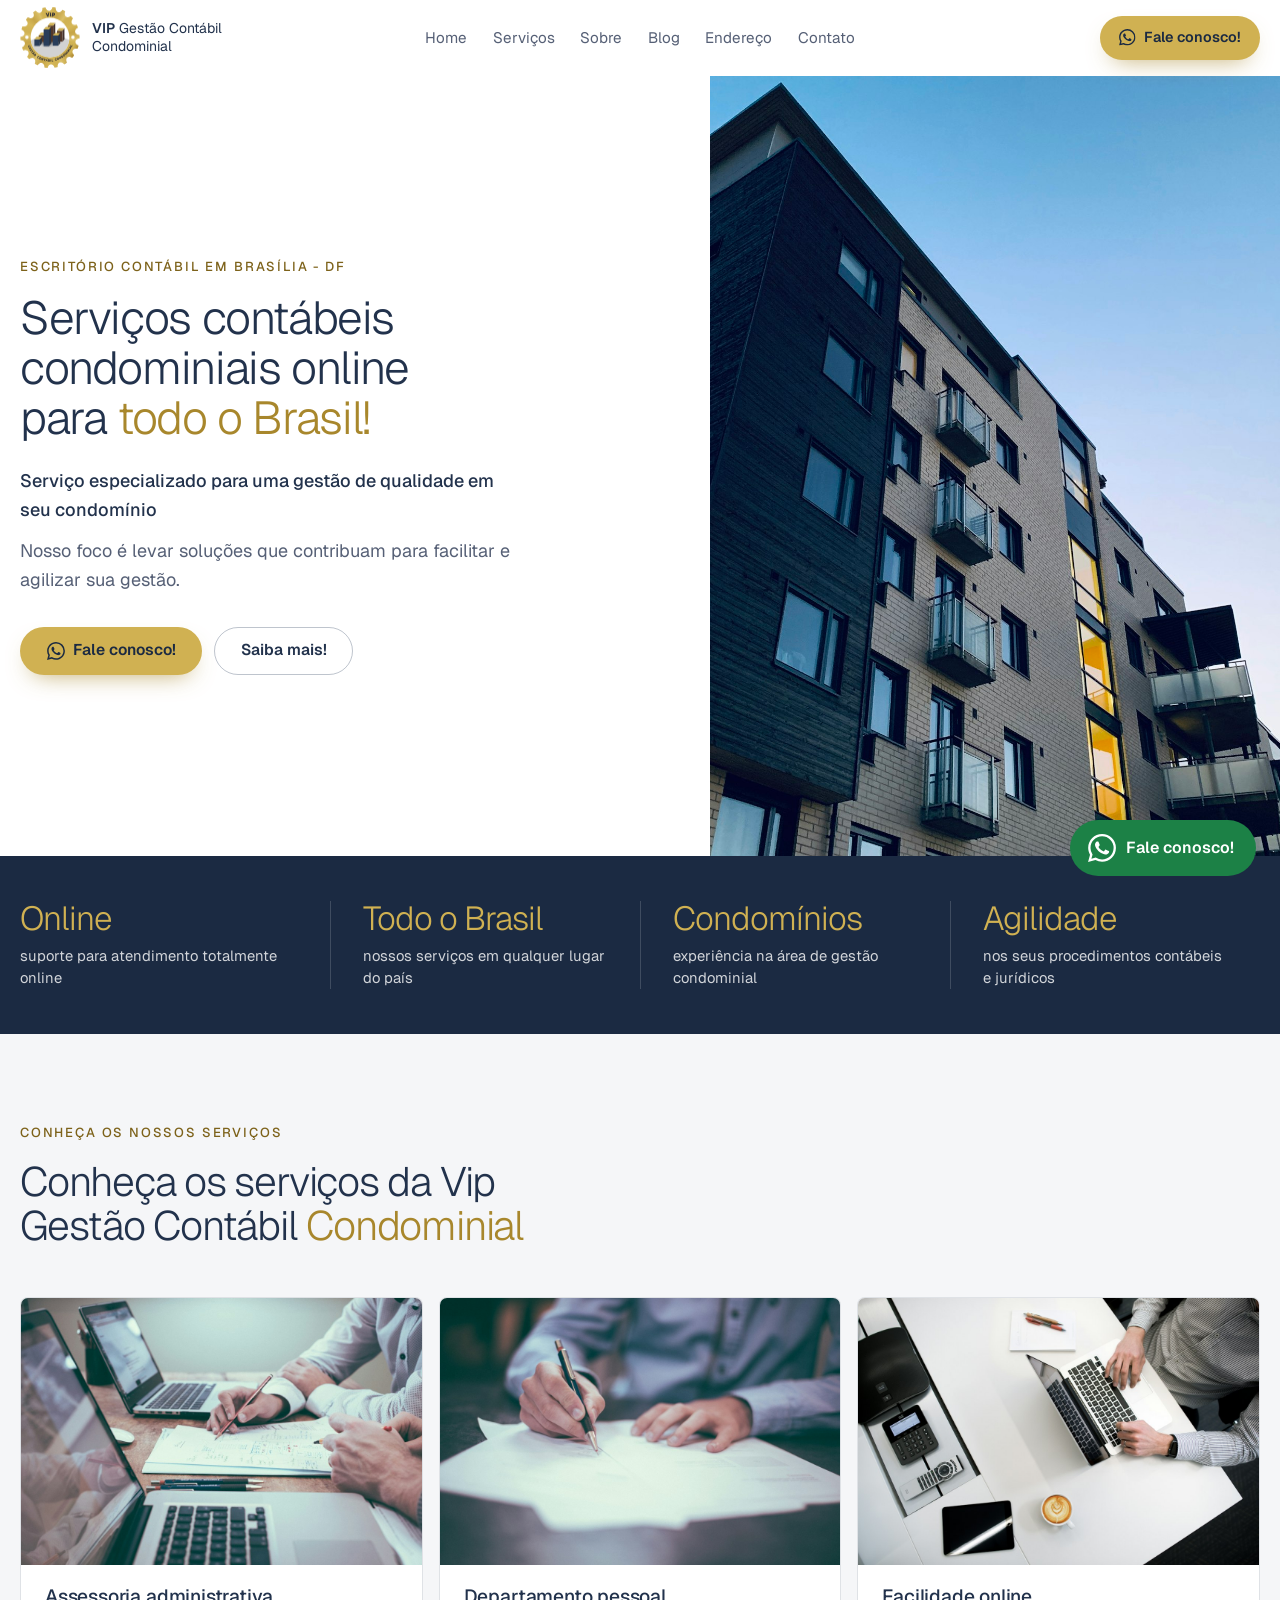
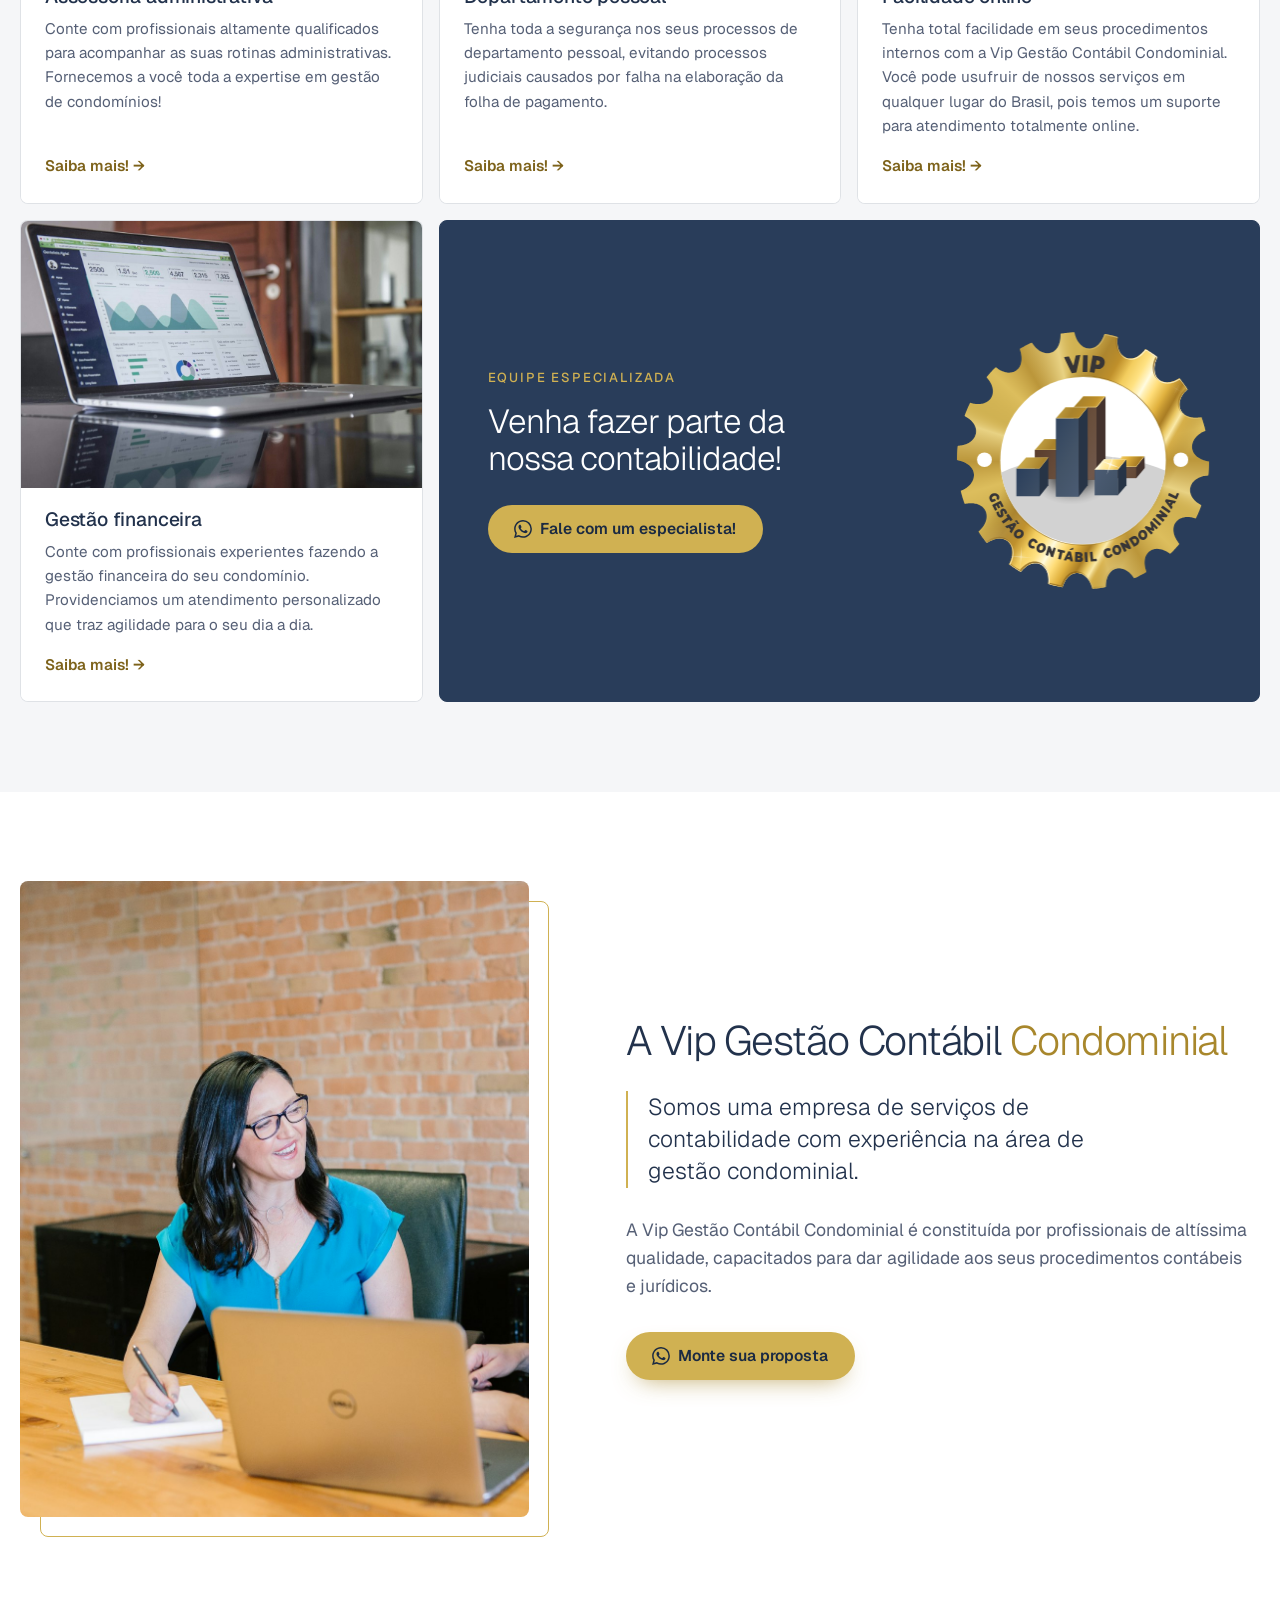
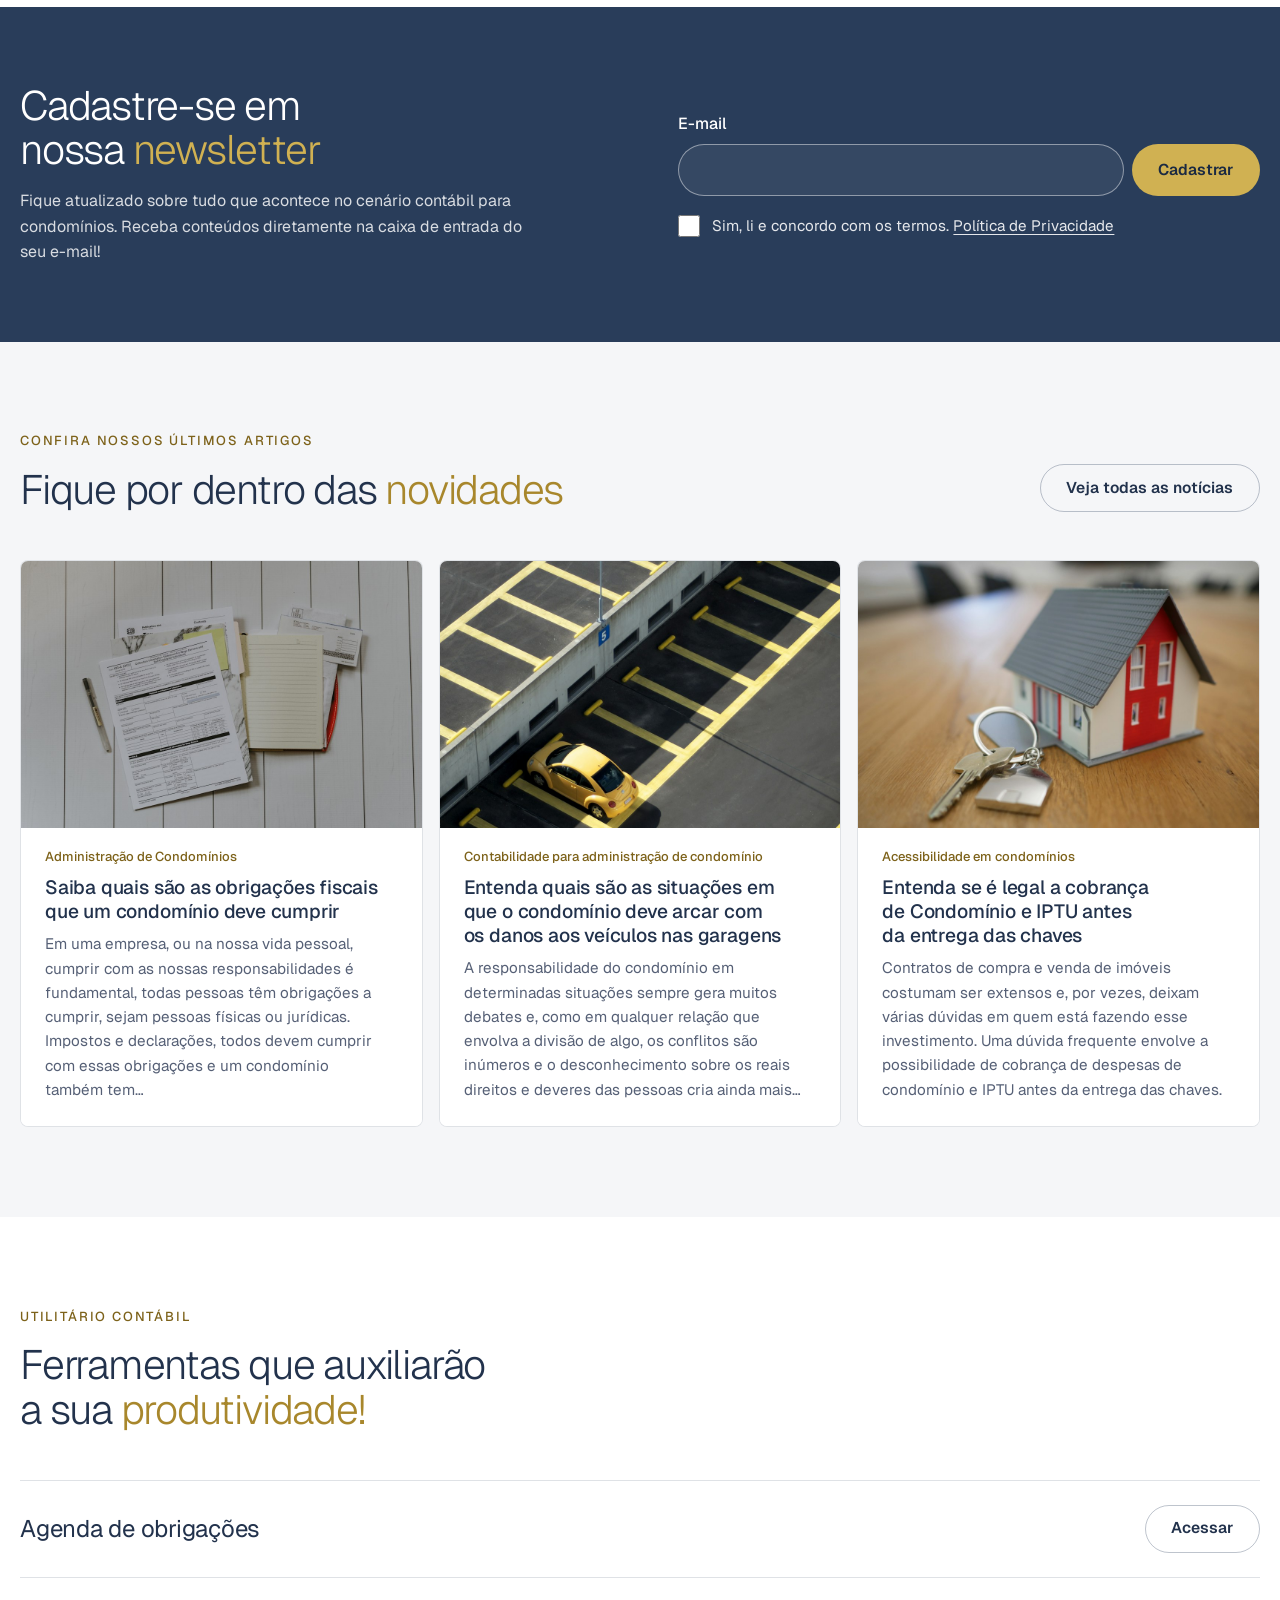
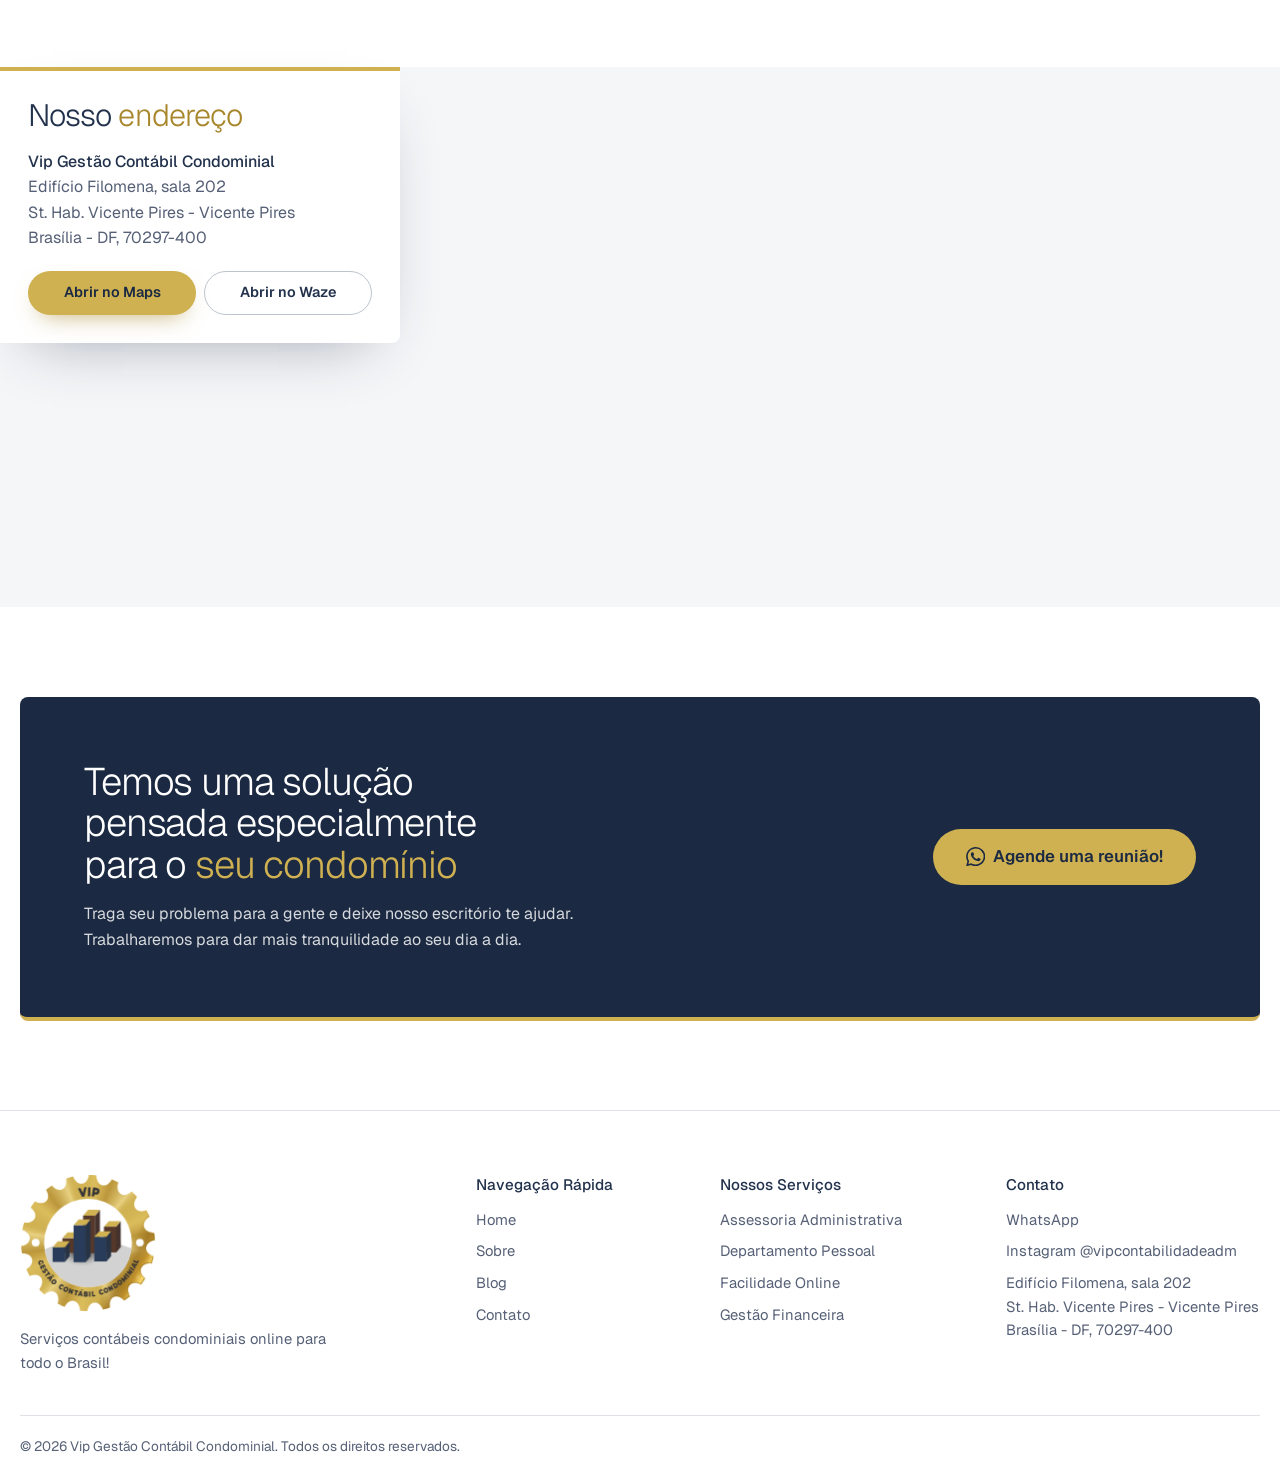
==== index.html @ 8b1bbf8e "Landing page e cartão digital da Vip Gestão Contábil Condominial Site estático com a landing page (l" ====
<!DOCTYPE html>
<html lang="pt-BR">
  <head>
    <meta charset="UTF-8" />
    <meta name="viewport" content="width=device-width, initial-scale=1.0" />
    <title>Vip Gestão Contábil Condominial | Contabilidade para condomínios</title>
    <meta name="description" content="Serviços contábeis condominiais online para todo o Brasil. Assessoria administrativa, departamento pessoal e gestão financeira para o seu condomínio." />
    <meta name="theme-color" content="#FFFFFF" />
    <meta property="og:type" content="website" />
    <meta property="og:site_name" content="Vip Gestão Contábil Condominial" />
    <meta property="og:title" content="Vip Gestão Contábil Condominial" />
    <meta property="og:description" content="Serviços contábeis condominiais online para todo o Brasil!" />
    <meta property="og:locale" content="pt_BR" />
    <!-- Fotos: banco gratuito (Unsplash) como provisórias. Trocar pelas fotos reais quando houver. -->

    <link rel="icon" href="assets/logo-vip-180.png" />
    <link rel="apple-touch-icon" href="assets/logo-vip-180.png" />
    <link rel="preload" as="image" href="assets/hero-condominio.jpg" fetchpriority="high" />
    <link rel="preconnect" href="https://fonts.googleapis.com" />
    <link rel="preconnect" href="https://fonts.gstatic.com" crossorigin />
    <link href="https://fonts.googleapis.com/css2?family=Geist:wght@300..600&display=swap" rel="stylesheet" />
    <link rel="stylesheet" href="styles.css" />
    <script>
      document.documentElement.classList.add("js");
      /* Intro com a logo: só na primeira página aberta da visita */
      try {
        if (!sessionStorage.getItem("vip-intro")) {
          var html = document.documentElement;
          html.classList.add("has-intro");
          sessionStorage.setItem("vip-intro", "1");
          var play = function () { html.classList.add("intro-play"); };
          document.addEventListener("DOMContentLoaded", function () {
            requestAnimationFrame(function () { requestAnimationFrame(play); });
          });
          setTimeout(play, 3000);
        }
      } catch (e) {}
    </script>
  </head>
  <body>
    <svg width="0" height="0" style="position:absolute" aria-hidden="true"><symbol id="i-wa" viewBox="0 0 24 24"><path fill="currentColor" d="M17.472 14.382c-.297-.149-1.758-.867-2.03-.967-.273-.099-.471-.148-.67.15-.197.297-.767.966-.94 1.164-.173.199-.347.223-.644.075-.297-.15-1.255-.463-2.39-1.475-.883-.788-1.48-1.761-1.653-2.059-.173-.297-.018-.458.13-.606.134-.133.298-.347.446-.52.149-.174.198-.298.298-.497.099-.198.05-.371-.025-.52-.075-.149-.669-1.612-.916-2.207-.242-.579-.487-.5-.669-.51-.173-.008-.371-.01-.57-.01-.198 0-.52.074-.792.372-.272.297-1.04 1.016-1.04 2.479 0 1.462 1.065 2.875 1.213 3.074.149.198 2.096 3.2 5.077 4.487.709.306 1.262.489 1.694.625.712.227 1.36.195 1.871.118.571-.085 1.758-.719 2.006-1.413.248-.694.248-1.289.173-1.413-.074-.124-.272-.198-.57-.347m-5.421 7.403h-.004a9.87 9.87 0 01-5.031-1.378l-.361-.214-3.741.982.998-3.648-.235-.374a9.86 9.86 0 01-1.51-5.26c.001-5.45 4.436-9.884 9.888-9.884 2.64 0 5.122 1.03 6.988 2.898a9.825 9.825 0 012.893 6.994c-.003 5.45-4.437 9.884-9.885 9.884m8.413-18.297A11.815 11.815 0 0012.05 0C5.495 0 .16 5.335.157 11.892c0 2.096.547 4.142 1.588 5.945L.057 24l6.305-1.654a11.882 11.882 0 005.683 1.448h.005c6.554 0 11.89-5.335 11.893-11.893a11.821 11.821 0 00-3.48-8.413Z"/></symbol></svg>

    <div class="intro" aria-hidden="true">
      <div class="logo-anim"><img src="assets/logo-vip.png" alt="" width="505" height="512" /></div>
      <span class="intro__line"></span>
      <p>Mais tranquilidade ao seu <em>dia a dia</em></p>
    </div>

    <a class="skip-link" href="#conteudo-principal">Pular para o conteúdo</a>

    <header class="header" id="topo">
      <div class="container header__inner">
        <a href="#topo" class="logo" aria-label="Vip Gestão Contábil Condominial, voltar ao início">
          <span class="logo-anim"><img src="assets/logo-vip.png" alt="" width="505" height="512" /></span>
          <span class="logo__txt"><strong>VIP</strong> Gestão Contábil<br />Condominial</span>
        </a>

        <nav class="nav" id="nav" aria-label="Principal">
          <ul>
            <li><a href="#topo">Home</a></li>
            <li><a href="#servicos">Serviços</a></li>
            <li><a href="#sobre">Sobre</a></li>
            <li><a href="#blog">Blog</a></li>
            <li><a href="#endereco">Endereço</a></li>
            <li><a href="#contato">Contato</a></li>
          </ul>
        </nav>

        <a href="#contato" data-wa="Olá! Vim pelo site e gostaria de falar com a Vip Gestão Contábil Condominial." class="btn btn--primary btn--sm header__cta"><svg class="ico" aria-hidden="true"><use href="#i-wa"></use></svg>Fale conosco!</a>

        <button class="nav__toggle" id="navToggle" type="button" aria-expanded="false" aria-controls="nav" aria-label="Abrir menu de navegação">
          <span></span>
        </button>
      </div>
    </header>

    <main id="conteudo-principal">
      <!-- HERO -->
      <section class="hero" aria-label="Apresentação">
        <div class="container hero__grid">
          <div class="hero__content">
            <p class="eyebrow enter" style="--i: 0">Escritório contábil em Brasília - DF</p>
            <h1 class="enter" style="--i: 1">Serviços contábeis condominiais online para <em>todo o Brasil!</em></h1>
            <p class="hero__lede hero__lede--forte enter" style="--i: 2">Serviço especializado para uma gestão de qualidade em seu condomínio</p>
            <p class="hero__lede enter" style="--i: 3">Nosso foco é levar soluções que contribuam para facilitar e agilizar sua gestão.</p>
            <div class="hero__actions enter" style="--i: 4">
              <a href="#contato" data-wa="Olá! Vim pelo site e gostaria de falar sobre a contabilidade do meu condomínio." class="btn btn--primary"><svg class="ico" aria-hidden="true"><use href="#i-wa"></use></svg>Fale conosco!</a>
              <a href="#servicos" class="btn btn--ghost">Saiba mais!</a>
            </div>
          </div>

          <figure class="hero__media">
            <img src="assets/hero-condominio.jpg" alt="Fachada de um condomínio residencial visto de baixo, com céu azul" width="1500" height="1500" fetchpriority="high" decoding="async" />
          </figure>
        </div>
      </section>

      <!-- CREDENCIAIS -->
      <section class="stats" aria-label="Diferenciais">
        <dl class="container stats__grid reveal">
          <div>
            <dt>Online</dt>
            <dd>suporte para atendimento totalmente online</dd>
          </div>
          <div>
            <dt>Todo o Brasil</dt>
            <dd>nossos serviços em qualquer lugar do país</dd>
          </div>
          <div>
            <dt>Condomínios</dt>
            <dd>experiência na área de gestão condominial</dd>
          </div>
          <div>
            <dt>Agilidade</dt>
            <dd>nos seus procedimentos contábeis e jurídicos</dd>
          </div>
        </dl>
      </section>

      <!-- SERVIÇOS -->
      <section class="section section--alt" id="servicos">
        <div class="container">
          <header class="section-head reveal">
            <p class="eyebrow">Conheça os nossos serviços</p>
            <h2>Conheça os serviços da Vip Gestão Contábil <em>Condominial</em></h2>
          </header>

          <ul class="cards cards--serv">
            <li class="reveal">
              <img src="assets/assessoria-administrativa.jpg" alt="" width="1080" height="720" loading="lazy" decoding="async" />
              <div class="cards__body">
                <h3>Assessoria administrativa</h3>
                <p>Conte com profissionais altamente qualificados para acompanhar as suas rotinas administrativas. Fornecemos a você toda a expertise em gestão de condomínios!</p>
                <a class="cards__link" href="#contato" data-wa="Olá! Vim pelo site e quero saber mais sobre assessoria administrativa." aria-label="Saiba mais sobre assessoria administrativa">Saiba mais! <span aria-hidden="true">→</span></a>
              </div>
            </li>
            <li class="reveal">
              <img src="assets/departamento-pessoal.jpg" alt="" width="1080" height="720" loading="lazy" decoding="async" />
              <div class="cards__body">
                <h3>Departamento pessoal</h3>
                <p>Tenha toda a segurança nos seus processos de departamento pessoal, evitando processos judiciais causados por falha na elaboração da folha de pagamento.</p>
                <a class="cards__link" href="#contato" data-wa="Olá! Vim pelo site e quero saber mais sobre departamento pessoal." aria-label="Saiba mais sobre departamento pessoal">Saiba mais! <span aria-hidden="true">→</span></a>
              </div>
            </li>
            <li class="reveal">
              <img src="assets/facilidade-online.jpg" alt="" width="1080" height="720" loading="lazy" decoding="async" />
              <div class="cards__body">
                <h3>Facilidade online</h3>
                <p>Tenha total facilidade em seus procedimentos internos com a Vip Gestão Contábil Condominial. Você pode usufruir de nossos serviços em qualquer lugar do Brasil, pois temos um suporte para atendimento totalmente online.</p>
                <a class="cards__link" href="#contato" data-wa="Olá! Vim pelo site e quero saber mais sobre o atendimento online." aria-label="Saiba mais sobre facilidade online">Saiba mais! <span aria-hidden="true">→</span></a>
              </div>
            </li>
            <li class="reveal">
              <img src="assets/gestao-financeira.jpg" alt="" width="1080" height="720" loading="lazy" decoding="async" />
              <div class="cards__body">
                <h3>Gestão financeira</h3>
                <p>Conte com profissionais experientes fazendo a gestão financeira do seu condomínio. Providenciamos um atendimento personalizado que traz agilidade para o seu dia a dia.</p>
                <a class="cards__link" href="#contato" data-wa="Olá! Vim pelo site e quero saber mais sobre gestão financeira." aria-label="Saiba mais sobre gestão financeira">Saiba mais! <span aria-hidden="true">→</span></a>
              </div>
            </li>
            <li class="reveal cards__cta">
              <div class="cards__body">
                <p class="cards__tag">Equipe especializada</p>
                <h3>Venha fazer parte da nossa contabilidade!</h3>
                <a href="#contato" data-wa="Olá! Vim pelo site e gostaria de falar com um especialista." class="btn btn--primary"><svg class="ico" aria-hidden="true"><use href="#i-wa"></use></svg>Fale com um especialista!</a>
              </div>
              <div class="logo-anim cards__selo"><img src="assets/logo-vip.png" alt="" width="505" height="512" loading="lazy" /></div>
            </li>
          </ul>
        </div>
      </section>

      <!-- SOBRE -->
      <section class="section" id="sobre">
        <div class="container pro">
          <figure class="pro__media reveal">
            <img src="assets/sobre-atendimento.jpg" alt="Profissional sorrindo durante atendimento, com notebook e bloco de anotações" width="1040" height="1300" loading="lazy" decoding="async" />
          </figure>

          <div class="pro__text reveal">
            <h2>A Vip Gestão Contábil <em>Condominial</em></h2>
            <div class="pro__quote">
              <p>Somos uma empresa de serviços de contabilidade com experiência na área de gestão condominial.</p>
            </div>
            <p class="pro__p">A Vip Gestão Contábil Condominial é constituída por profissionais de altíssima qualidade, capacitados para dar agilidade aos seus procedimentos contábeis e jurídicos.</p>
            <a href="#contato" data-wa="Olá! Vim pelo site e quero montar uma proposta para o meu condomínio." class="btn btn--primary pro__cta"><svg class="ico" aria-hidden="true"><use href="#i-wa"></use></svg>Monte sua proposta</a>
          </div>
        </div>
      </section>

      <!-- NEWSLETTER -->
      <section class="news" aria-labelledby="news-t">
        <div class="container news__grid reveal">
          <div>
            <h2 id="news-t">Cadastre-se em nossa <em>newsletter</em></h2>
            <p>Fique atualizado sobre tudo que acontece no cenário contábil para condomínios. Receba conteúdos diretamente na caixa de entrada do seu e-mail!</p>
          </div>
          <form id="news" novalidate>
            <label for="n-email">E-mail</label>
            <div class="news__linha">
              <input id="n-email" type="email" name="email" autocomplete="email" required aria-describedby="n-msg" />
              <button class="btn btn--primary" type="submit">Cadastrar</button>
            </div>
            <div class="news__ok">
              <input id="n-ok" type="checkbox" required aria-describedby="n-msg" />
              <p><label for="n-ok">Sim, li e concordo com os termos.</label> <a href="#contato" data-url="privacidade">Política de Privacidade</a></p>
            </div>
            <p class="news__msg" id="n-msg" role="status" hidden></p>
          </form>
        </div>
      </section>

      <!-- BLOG -->
      <section class="section section--alt" id="blog">
        <div class="container">
          <header class="section-head section-head--lado reveal">
            <div>
              <p class="eyebrow">Confira nossos últimos artigos</p>
              <h2>Fique por dentro das <em>novidades</em></h2>
            </div>
            <a class="btn btn--ghost" href="#blog" data-url="blog">Veja todas as notícias</a>
          </header>

          <ul class="cards cards--blog">
            <li class="reveal">
              <img src="assets/artigo-obrigacoes.jpg" alt="" width="1080" height="720" loading="lazy" decoding="async" />
              <div class="cards__body">
                <p class="cards__tag">Administração de Condomínios</p>
                <h3><a href="#blog" data-url="artigo1">Saiba quais são as obrigações fiscais que um condomínio deve cumprir</a></h3>
                <p>Em uma empresa, ou na nossa vida pessoal, cumprir com as nossas responsabilidades é fundamental, todas pessoas têm obrigações a cumprir, sejam pessoas físicas ou jurídicas. Impostos e declarações, todos devem cumprir com essas obrigações e um condomínio também tem…</p>
              </div>
            </li>
            <li class="reveal">
              <img src="assets/artigo-garagem.jpg" alt="" width="1080" height="720" loading="lazy" decoding="async" />
              <div class="cards__body">
                <p class="cards__tag">Contabilidade para administração de condomínio</p>
                <h3><a href="#blog" data-url="artigo2">Entenda quais são as situações em que o condomínio deve arcar com os danos aos veículos nas garagens</a></h3>
                <p>A responsabilidade do condomínio em determinadas situações sempre gera muitos debates e, como em qualquer relação que envolva a divisão de algo, os conflitos são inúmeros e o desconhecimento sobre os reais direitos e deveres das pessoas cria ainda mais…</p>
              </div>
            </li>
            <li class="reveal">
              <img src="assets/artigo-chaves.jpg" alt="" width="1080" height="720" loading="lazy" decoding="async" />
              <div class="cards__body">
                <p class="cards__tag">Acessibilidade em condomínios</p>
                <h3><a href="#blog" data-url="artigo3">Entenda se é legal a cobrança de Condomínio e IPTU antes da entrega das chaves</a></h3>
                <p>Contratos de compra e venda de imóveis costumam ser extensos e, por vezes, deixam várias dúvidas em quem está fazendo esse investimento. Uma dúvida frequente envolve a possibilidade de cobrança de despesas de condomínio e IPTU antes da entrega das chaves.</p>
              </div>
            </li>
          </ul>
        </div>
      </section>

      <!-- UTILITÁRIO -->
      <section class="section" id="utilitario">
        <div class="container">
          <header class="section-head reveal">
            <p class="eyebrow">Utilitário Contábil</p>
            <h2>Ferramentas que auxiliarão a sua <em>produtividade!</em></h2>
          </header>
          <div class="util reveal">
            <h3>Agenda de obrigações</h3>
            <button class="btn btn--ghost" type="button" id="abrirAgenda" aria-expanded="false" aria-controls="agenda">Acessar</button>
          </div>
          <div id="agenda" hidden>
            <div class="mes">
              <button type="button" class="round" id="mesAnt" aria-label="Mês anterior">←</button>
              <strong id="mesNome" aria-live="polite"></strong>
              <button type="button" class="round" id="mesProx" aria-label="Próximo mês">→</button>
            </div>
            <div class="cal">
              <div class="cal__g" id="calGrade" aria-hidden="true"></div>
              <ol class="cal__l" id="calLista"></ol>
            </div>
            <p class="nota">Principais prazos federais, calculados pelas regras gerais e pelos feriados nacionais. ISS retido, feriados locais e prorrogações podem mudar as datas. Confirme sempre com seu contador.</p>
          </div>
        </div>
      </section>

      <!-- ENDEREÇO -->
      <section class="location" id="endereco" aria-labelledby="endereco-t">
        <iframe
          src="https://www.google.com/maps?q=-15.814297,-48.015783&amp;z=17&amp;hl=pt-BR&amp;output=embed"
          title="Mapa interativo com a localização da Vip Gestão Contábil Condominial"
          loading="lazy"
          allowfullscreen
          referrerpolicy="no-referrer-when-downgrade"
        ></iframe>

        <div class="container">
          <div class="location__card reveal">
            <h2 id="endereco-t">Nosso <em>endereço</em></h2>
            <address>
              <strong>Vip Gestão Contábil Condominial</strong><br />
              <span id="enderecoTxt">Edifício Filomena, sala 202<br />St. Hab. Vicente Pires - Vicente Pires<br />Brasília - DF, 70297-400</span>
            </address>
            <div class="location__actions">
              <a href="https://www.google.com/maps/search/?api=1&amp;query=-15.814297%2C-48.015783" target="_blank" rel="noopener noreferrer" class="btn btn--primary btn--sm">Abrir no Maps</a>
              <a href="https://waze.com/ul?ll=-15.814297%2C-48.015783&amp;navigate=yes" target="_blank" rel="noopener noreferrer" class="btn btn--ghost btn--sm">Abrir no Waze</a>
            </div>
          </div>
        </div>
      </section>

      <!-- CTA FINAL -->
      <section class="section section--cta" id="contato">
        <div class="container">
          <div class="cta-band reveal">
            <div>
              <h2>Temos uma solução pensada especialmente para o <em>seu condomínio</em></h2>
              <p>Traga seu problema para a gente e deixe nosso escritório te ajudar. Trabalharemos para dar mais tranquilidade ao seu dia a dia.</p>
            </div>
            <a href="#contato" data-wa="Olá! Vim pelo site e gostaria de agendar uma reunião sobre o meu condomínio." class="btn btn--primary btn--lg"><svg class="ico" aria-hidden="true"><use href="#i-wa"></use></svg>Agende uma reunião!</a>
          </div>
        </div>
      </section>
    </main>

    <footer class="footer">
      <div class="container">
        <div class="footer__grid">
          <div>
            <div class="logo-anim footer__logo"><img src="assets/logo-vip.png" alt="Vip Gestão Contábil Condominial" width="505" height="512" loading="lazy" /></div>
            <p>Serviços contábeis condominiais online para todo o Brasil!</p>
          </div>

          <div>
            <h3>Navegação Rápida</h3>
            <ul>
              <li><a href="#topo">Home</a></li>
              <li><a href="#sobre">Sobre</a></li>
              <li><a href="#blog">Blog</a></li>
              <li><a href="#contato">Contato</a></li>
            </ul>
          </div>

          <div>
            <h3>Nossos Serviços</h3>
            <ul>
              <li><a href="#servicos">Assessoria Administrativa</a></li>
              <li><a href="#servicos">Departamento Pessoal</a></li>
              <li><a href="#servicos">Facilidade Online</a></li>
              <li><a href="#servicos">Gestão Financeira</a></li>
            </ul>
          </div>

          <div>
            <h3>Contato</h3>
            <ul id="dados">
              <li><a href="#contato" data-wa="Olá! Vim pelo site e gostaria de falar com a Vip Gestão Contábil Condominial.">WhatsApp</a></li>
            </ul>
          </div>
        </div>

        <div class="footer__bottom">
          <span>© <span id="anoAtual">2026</span> Vip Gestão Contábil Condominial. Todos os direitos reservados.</span>
          <span id="legal"></span>
        </div>
      </div>
    </footer>

    <a href="#contato" data-wa="Olá! Vim pelo site e gostaria de falar com a Vip Gestão Contábil Condominial." class="whatsapp-float" aria-label="Fale conosco pelo WhatsApp">
      <svg class="ico" aria-hidden="true"><use href="#i-wa"></use></svg>
      <span class="whatsapp-float__label" aria-hidden="true">Fale conosco!</span>
    </a>

    <script src="logo-animada.js"></script>
    <script src="config.js"></script>
    <script src="script.js"></script>
  </body>
</html>
---- styles.css ----
/* ============================================================
   Vip Gestão Contábil Condominial

   Base: LP da DG Odontologia. Paleta tirada da logo:
   dourado #D0B152 e azul-escuro #293D5A.

   Forma: botões em pílula; mídia, cards e painéis com --r.
   ============================================================ */

:root {
  color-scheme: light;

  --bg: #ffffff;
  --bg-alt: #f5f6f8;
  --navy: #293d5a;         /* azul da logo */
  --navy-deep: #1b2a42;    /* faixas e rodapé */
  --ink: #22324c;
  --ink-soft: #566076;
  --line: rgb(41 61 90 / 0.15);
  --line-inv: rgb(255 255 255 / 0.16);
  --gold: #d0b152;         /* dourado da logo */
  --gold-hover: #dfc571;
  --gold-title: #a8872c;   /* dourado p/ títulos sobre branco */
  --gold-ink: #7d621a;     /* dourado p/ texto pequeno (AA sobre branco) */
  --shadow: 0 24px 60px -32px rgb(27 42 66 / 0.45);

  --font: "Geist", ui-sans-serif, -apple-system, BlinkMacSystemFont, "Segoe UI", sans-serif;
  --r: 8px;
  --header-h: 76px;
  --pad-y: clamp(3.5rem, 7vw, 6rem);
  --ease: cubic-bezier(0.16, 1, 0.3, 1);
}

/* ---------- Base ---------- */
*, *::before, *::after { box-sizing: border-box; }
* { margin: 0; padding: 0; }

html { -webkit-text-size-adjust: 100%; scroll-padding-top: calc(var(--header-h) + 1rem); }
@media (prefers-reduced-motion: no-preference) { html { scroll-behavior: smooth; } }

body {
  font-family: var(--font); font-size: 1rem; line-height: 1.6;
  color: var(--ink); background: var(--bg);
  -webkit-font-smoothing: antialiased; overflow-x: clip;
}

img, svg { display: block; max-width: 100%; }
a { color: inherit; text-decoration: none; }
ul, ol { list-style: none; }
button, input { font: inherit; color: inherit; }
[hidden] { display: none !important; }

:focus-visible { outline: 2px solid var(--navy); outline-offset: 3px; }
.stats :focus-visible, .news :focus-visible, .cards__cta :focus-visible, .cta-band :focus-visible, .footer :focus-visible { outline-color: var(--gold); }

h1, h2, h3 { font-weight: 300; letter-spacing: -0.03em; line-height: 1.08; text-wrap: balance; }
h1 { font-size: clamp(2.2rem, 3.6vw, 3.4rem); }
h2 { font-size: clamp(1.85rem, 3.2vw, 2.75rem); }
h3 { font-size: 1.125rem; font-weight: 500; letter-spacing: -0.01em; line-height: 1.25; }
h1 em, h2 em { font-style: normal; color: var(--gold-title); }
p { text-wrap: pretty; }

.container { width: min(100% - 2.5rem, 1240px); margin-inline: auto; }

.skip-link {
  position: absolute; left: 1rem; top: -4rem; z-index: 100;
  padding: 0.75rem 1rem; background: var(--navy-deep); color: #fff; border-radius: var(--r);
}
.skip-link:focus { top: 1rem; }

.eyebrow {
  font-size: 0.8125rem; font-weight: 500; text-transform: uppercase; letter-spacing: 0.14em;
  color: var(--gold-ink); margin-bottom: 1rem;
}

.section { padding-block: var(--pad-y); }
.section--alt { background: var(--bg-alt); }
.section-head { max-width: 44rem; margin-bottom: clamp(2rem, 4vw, 3rem); }
.section-head--lado { max-width: none; display: flex; flex-wrap: wrap; gap: 1.5rem 3rem; align-items: flex-end; justify-content: space-between; }

/* ---------- Botões ---------- */
.btn {
  display: inline-flex; align-items: center; justify-content: center; gap: 0.5rem;
  min-height: 3rem; padding: 0 1.6rem; border-radius: 999px; border: 1px solid transparent;
  font-weight: 600; font-size: 0.975rem; white-space: nowrap; cursor: pointer; background: none;
  transition: transform 0.3s var(--ease), background-color 0.3s var(--ease), border-color 0.3s var(--ease), color 0.3s var(--ease);
}
.btn:active { transform: translateY(1px) scale(0.98); }
.btn--primary { background: var(--gold); color: var(--navy-deep); box-shadow: 0 10px 24px -12px rgb(168 135 44 / 0.8); }
.btn--primary:hover { background: var(--gold-hover); transform: translateY(-1px); }
.btn--ghost { border-color: rgb(41 61 90 / 0.3); color: var(--ink); }
.btn--ghost:hover { border-color: var(--navy); background: var(--navy); color: #fff; }
.btn--sm { min-height: 2.75rem; padding: 0 1.15rem; font-size: 0.9rem; }
.btn--lg { min-height: 3.5rem; padding: 0 2rem; font-size: 1.05rem; }
.ico { width: 1.15em; height: 1.15em; flex: none; }

/* ---------- Header ---------- */
.header {
  position: fixed; inset: 0 0 auto; z-index: 50; height: var(--header-h);
  background: color-mix(in srgb, var(--bg) 88%, transparent);
  backdrop-filter: blur(14px) saturate(140%); -webkit-backdrop-filter: blur(14px) saturate(140%);
  border-bottom: 1px solid transparent;
  transition: border-color 0.3s var(--ease);
}
.header.is-scrolled { border-bottom-color: var(--line); }
.header__inner { height: 100%; display: flex; align-items: center; gap: 2rem; }

.logo { display: flex; align-items: center; gap: 0.75rem; }
.logo .logo-anim { width: 60px; }
.logo__txt { font-size: 0.875rem; line-height: 1.25; color: var(--ink); white-space: nowrap; }
.logo__txt strong { font-weight: 600; }

.nav { margin-left: auto; }
.nav ul { display: flex; gap: 1.6rem; }
.nav a { font-size: 0.95rem; color: var(--ink-soft); transition: color 0.2s; }
.nav a:hover { color: var(--gold-ink); }

.nav__toggle { display: none; }

@media (min-width: 1024px) {
  .header__inner { display: grid; grid-template-columns: 1fr auto 1fr; }
  .logo { justify-self: start; }
  .nav { margin-left: 0; }
  .header__cta { justify-self: end; }
}

@media (max-width: 1023px) {
  .header__inner { gap: 0.75rem; }
  .header__cta { margin-left: auto; }
  .nav__toggle {
    display: grid; place-items: center; width: 44px; height: 44px;
    background: none; border: 0; cursor: pointer;
  }
  .nav__toggle span, .nav__toggle span::before {
    display: block; width: 20px; height: 1.5px; background: var(--ink); position: relative;
    transition: transform 0.3s var(--ease);
  }
  .nav__toggle span::before { content: ""; position: absolute; top: 6px; }
  .nav__toggle span { transform: translateY(-3px); }
  .nav__toggle[aria-expanded="true"] span { transform: rotate(45deg); }
  .nav__toggle[aria-expanded="true"] span::before { transform: translateY(-6px) rotate(-90deg); }

  .nav {
    position: fixed; inset: var(--header-h) 0 auto; margin: 0;
    background: var(--bg); border-bottom: 1px solid var(--line);
    padding: 0.5rem 1.25rem 1.25rem; display: none;
  }
  .nav.is-open { display: block; }
  .nav ul { flex-direction: column; gap: 0; }
  .nav a { display: block; padding: 0.85rem 0; font-size: 1.125rem; color: var(--ink); }
}
@media (max-width: 479px) {
  .logo__txt { display: none; }
  .logo .logo-anim { width: 56px; }
}

/* ---------- Hero ---------- */
.hero { padding-top: calc(var(--header-h) + 1.5rem); padding-bottom: 2.5rem; }
.hero__grid { display: grid; gap: 2rem; align-items: center; }
.hero__lede { margin-top: 0.75rem; max-width: 46ch; font-size: 1.125rem; color: var(--ink-soft); }
.hero__lede--forte { margin-top: 1.5rem; color: var(--ink); font-weight: 500; }
.hero__actions { margin-top: 2rem; display: flex; flex-wrap: wrap; gap: 0.75rem; }
.hero__media { border-radius: var(--r); overflow: hidden; aspect-ratio: 1; background: var(--bg-alt); }
@media (min-width: 640px) and (max-width: 899px) { .hero__media { aspect-ratio: 4 / 3; } }
.hero__media img { width: 100%; height: 100%; object-fit: cover; object-position: 60% 50%; }

@media (max-width: 479px) {
  .hero__actions .btn { flex: 1 1 100%; }
}
@media (min-width: 900px) {
  .hero { padding-top: var(--header-h); padding-bottom: 0; }
  .hero__grid {
    width: auto; margin-left: max(1.25rem, calc((100% - 1240px) / 2)); margin-right: 0;
    grid-template-columns: 1.1fr 1fr; gap: clamp(3rem, 5vw, 5rem); align-items: stretch;
    min-height: clamp(540px, calc(100dvh - var(--header-h)), 780px);
  }
  .hero__content { align-self: center; padding-block: 3rem; }
  .hero__media { aspect-ratio: auto; border-radius: 0; position: relative; }
  .hero__media img { position: absolute; inset: 0; }
}

/* ---------- Credenciais (faixa azul) ---------- */
.stats { background: var(--navy-deep); color: #fff; padding-block: clamp(2.25rem, 3.5vw, 3rem); }
.stats__grid { display: grid; grid-template-columns: repeat(2, 1fr); gap: 1.75rem 1.5rem; }
.stats dt { line-height: 1.1; font-size: clamp(1.5rem, 2.6vw, 2.1rem); font-weight: 300; letter-spacing: -0.03em; color: var(--gold); }
.stats dd { margin-top: 0.45rem; font-size: 0.925rem; line-height: 1.5; color: rgb(255 255 255 / 0.8); max-width: 26ch; }
@media (min-width: 900px) {
  .stats__grid { grid-template-columns: repeat(4, 1fr); gap: 0; }
  .stats__grid > div { padding-inline: 2rem; border-left: 1px solid var(--line-inv); }
  .stats__grid > div:first-child { padding-left: 0; border-left: 0; }
}

/* ---------- Cards (serviços e blog) ---------- */
.cards { display: grid; gap: 1rem; }
.cards li {
  display: flex; flex-direction: column; overflow: hidden;
  background: var(--bg); border: 1px solid var(--line); border-radius: var(--r);
  transition: border-color 0.3s var(--ease), box-shadow 0.3s var(--ease);
}
.cards li:hover { border-color: var(--gold); box-shadow: var(--shadow); }
.cards img { width: 100%; height: auto; aspect-ratio: 3 / 2; object-fit: cover; transition: transform 0.9s var(--ease); }
.cards li:hover img { transform: scale(1.04); }
.cards__body { padding: 1.25rem 1.5rem 1.5rem; flex: 1; display: flex; flex-direction: column; position: relative; background: var(--bg); }
.cards__link {
  margin-top: auto; padding-top: 1rem; align-self: flex-start;
  font-weight: 600; font-size: 0.95rem; color: var(--gold-ink);
}
.cards__link span { display: inline-block; transition: transform 0.3s var(--ease); }
.cards li:hover .cards__link span, .cards__link:focus-visible span { transform: translateX(4px); }
.cards h3 { font-size: 1.2rem; font-weight: 500; }
.cards h3 a:hover { color: var(--gold-ink); }
.cards p { margin-top: 0.5rem; color: var(--ink-soft); font-size: 0.95rem; }
.cards p.cards__tag { margin: 0 0 0.6rem; font-size: 0.8125rem; font-weight: 500; line-height: 1.4; color: var(--gold-ink); }

.cards li.cards__cta { background: var(--navy); border-color: var(--navy); color: #fff; justify-content: center; }
.cards__cta .cards__body { flex: 0 0 auto; padding: 2rem 1.5rem; display: block; background: none; }
.cards__cta h3 { font-size: clamp(1.6rem, 2.6vw, 2.25rem); font-weight: 300; letter-spacing: -0.03em; line-height: 1.12; max-width: 16ch; }
.cards__cta p.cards__tag { color: var(--gold); font-size: 0.8125rem; text-transform: uppercase; letter-spacing: 0.14em; margin-bottom: 1rem; }
.cards__cta .btn { margin-top: 1.75rem; box-shadow: none; }

@media (max-width: 639px) {
  .cards {
    grid-auto-flow: column; grid-auto-columns: 82%; gap: 0.75rem;
    overflow-x: auto; scroll-snap-type: x mandatory; scrollbar-width: none;
    margin-inline: -1.25rem; padding: 0 1.25rem 0.25rem; scroll-padding-inline: 1.25rem;
  }
  .cards::-webkit-scrollbar { display: none; }
  .cards li { scroll-snap-align: start; }
  .cards__body { padding: 1.1rem 1.25rem 1.25rem; }
  .cards__cta .cards__body { padding: 1.75rem 1.25rem; }
  .cards__cta .btn { padding-inline: 1.1rem; }
}
@media (min-width: 640px) {
  .cards { grid-template-columns: repeat(2, 1fr); }
  .cards__cta, .cards--blog li:last-child { grid-column: span 2; }
}
@media (min-width: 1024px) {
  .cards { grid-template-columns: repeat(3, 1fr); }
  .cards--blog li:last-child { grid-column: auto; }
  .cards__cta .cards__body { padding: 3rem; }
  .cards li.cards__cta { flex-direction: row; align-items: center; justify-content: space-between; }
}
@media (min-width: 640px) and (max-width: 1023px) {
  .cards--blog li:last-child { flex-direction: row; }
  .cards--blog li:last-child img { width: 42%; aspect-ratio: auto; }
}

/* ---------- Sobre ---------- */
.pro { display: grid; gap: 3rem; align-items: center; }
.pro__media { position: relative; aspect-ratio: 1; max-width: 520px; width: calc(100% - 1.25rem); }
@media (min-width: 900px) { .pro__media { aspect-ratio: 4 / 5; } }
.pro__media::before {
  content: ""; position: absolute; inset: 1.25rem -1.25rem -1.25rem 1.25rem;
  border: 1px solid var(--gold); border-radius: var(--r);
}
.pro__media img { position: relative; width: 100%; height: 100%; object-fit: cover; object-position: 50% 30%; border-radius: var(--r); }
.pro__quote { margin-block: 1.75rem; padding-left: 1.25rem; border-left: 2px solid var(--gold); }
.pro__quote p { font-size: clamp(1.2rem, 1.8vw, 1.5rem); font-weight: 300; line-height: 1.4; max-width: 34ch; }
.pro__p { color: var(--ink-soft); font-size: 1.1rem; max-width: 52ch; }
.pro__cta { margin-top: 2rem; }
@media (min-width: 900px) { .pro { grid-template-columns: 5fr 6fr; gap: clamp(3rem, 6vw, 6rem); } }

/* ---------- Newsletter (faixa azul) ---------- */
.news { background: var(--navy); color: #fff; padding-block: clamp(3rem, 6vw, 5rem); }
.news__grid { display: grid; gap: 2rem; align-items: center; }
.news h2 em { color: var(--gold); }
.news__grid > div > p { margin-top: 1rem; color: rgb(255 255 255 / 0.82); max-width: 48ch; }
.news label { font-weight: 500; }
.news__linha { display: flex; gap: 0.5rem; margin-top: 0.5rem; }
.news__linha input {
  flex: 1; min-width: 0; min-height: 3.25rem; padding: 0 1.4rem; border-radius: 999px;
  border: 1px solid rgb(255 255 255 / 0.45); background: rgb(255 255 255 / 0.06); color: #fff; font-size: 1rem;
}
.news__linha input:focus-visible { outline-offset: 0; border-color: var(--gold); }
.news__linha .btn { min-height: 3.25rem; box-shadow: none; }
.news__ok { display: flex; gap: 0.75rem; align-items: flex-start; margin-top: 1.1rem; font-size: 0.95rem; color: rgb(255 255 255 / 0.88); }
.news__ok input { flex: none; width: 22px; height: 22px; margin-top: 1px; accent-color: var(--gold); }
.news__ok label { font-weight: 400; }
.news__ok a { text-decoration: underline; text-underline-offset: 3px; }
.news__ok a:hover { color: var(--gold); }
.news__msg { margin-top: 1rem; font-weight: 500; color: #ffd9d2; }
.news__msg.certo { color: var(--gold); }
.news [aria-invalid="true"] { border-color: #ffb4a6; outline: 1px solid #ffb4a6; }
@media (max-width: 479px) {
  .news__linha { flex-direction: column; }
}
@media (min-width: 900px) { .news__grid { grid-template-columns: 1fr 1fr; gap: clamp(3rem, 6vw, 6rem); } }

/* ---------- Utilitário ---------- */
.util {
  display: flex; flex-wrap: wrap; gap: 1rem 2rem; align-items: center; justify-content: space-between;
  padding: 1.5rem 0; border-block: 1px solid var(--line);
}
.util h3 { font-size: 1.5rem; font-weight: 400; }
#agenda { padding-top: 2rem; }
.mes { display: flex; align-items: center; gap: 0.75rem; margin-bottom: 1.5rem; }
.mes strong { min-width: 10.5em; text-align: center; font-weight: 500; }
.round {
  width: 44px; height: 44px; border-radius: 50%; border: 1px solid var(--line); background: var(--bg);
  cursor: pointer; font-size: 1.1rem; transition: border-color 0.3s var(--ease), color 0.3s var(--ease);
}
.round:hover { border-color: var(--gold); color: var(--gold-ink); }
.round:disabled { opacity: 0.35; cursor: default; border-color: var(--line); color: inherit; }
.cal { display: grid; gap: 2rem; align-items: start; }
.cal__g { display: grid; grid-template-columns: repeat(7, 1fr); border: 1px solid var(--line); border-radius: var(--r); overflow: hidden; gap: 1px; background: #dde1e8; font-variant-numeric: tabular-nums; }
.cal__g > * { background: var(--bg); padding: 0.5rem 0.65rem; }
.cal__g b { font-size: 0.8125rem; font-weight: 500; color: var(--ink-soft); }
.dia { min-height: clamp(46px, 5.2vw, 66px); line-height: 1.3; }
.cal__g .dia--off { color: #69728a; background: var(--bg-alt); }
.cal__g .dia--v { background: var(--navy); color: #fff; font-weight: 600; }
.cal__g .dia--hoje { box-shadow: inset 0 0 0 3px var(--gold); }
.cal__g .dia--foco { background: var(--gold); color: var(--navy-deep); }
.cal__l li { display: grid; grid-template-columns: 3rem 1fr; gap: 1rem; padding: 0.9rem 0; border-bottom: 1px solid var(--line); }
.cal__l li:first-child { padding-top: 0; }
.cal__l li > b { font-size: 1.9rem; font-weight: 300; letter-spacing: -0.03em; line-height: 1.1; color: var(--gold-title); font-variant-numeric: tabular-nums; }
.cal__l strong { font-weight: 500; }
.cal__l p { color: var(--ink-soft); font-size: 0.95rem; line-height: 1.5; }
.cal__l em { font-style: normal; font-weight: 500; color: var(--navy); }
.cal__l .foi > b { color: #69728a; }
.nota { margin-top: 1.5rem; font-size: 0.875rem; color: var(--ink-soft); max-width: 80ch; }
@media (min-width: 900px) {
  .cal { grid-template-columns: 1fr 1fr; gap: clamp(2rem, 5vw, 4.5rem); }
  .cal__g { position: sticky; top: calc(var(--header-h) + 1.5rem); }
}

/* ---------- Endereço ---------- */
.location { position: relative; }
.location iframe { display: block; width: 100%; height: clamp(320px, 55vh, 520px); border: 0; background: var(--bg-alt); }
.location__card { background: var(--bg); border-radius: var(--r); padding: 1.75rem; box-shadow: var(--shadow); position: relative; }
.location__card h2 { font-size: clamp(1.5rem, 2.4vw, 2rem); }
.location address { margin-top: 1rem; font-style: normal; color: var(--ink-soft); }
#enderecoTxt, .footer #dados li > * { white-space: pre-line; }
.location address strong { color: var(--ink); font-weight: 500; }
.location__actions { margin-top: 1.25rem; display: grid; grid-template-columns: 1fr 1fr; gap: 0.5rem; }
.location__actions .btn { padding-inline: 0.75rem; }
@media (max-width: 899px) {
  /* Celular: endereço primeiro, como texto da página, e o mapa logo abaixo */
  .location { display: flex; flex-direction: column; }
  .location > .container { order: -1; }
  .location__card { padding: 0; box-shadow: none; border-radius: 0; background: none; }
  .location iframe {
    width: min(100% - 2.5rem, 1240px); margin: 1.5rem auto 0; height: 320px;
    border-radius: var(--r); border: 1px solid var(--line);
  }
}
@media (min-width: 900px) {
  /* Card preso no canto superior esquerdo do mapa, colado na borda da tela */
  .location iframe { height: clamp(440px, 60vh, 560px); }
  .location > .container { position: absolute; top: 0; left: 0; width: auto; margin: 0; }
  .location__card { width: 400px; border-radius: 0 0 var(--r) 0; border-top: 4px solid var(--gold); }
}

/* ---------- CTA final ---------- */
.cta-band {
  padding: clamp(2rem, 5vw, 4rem); border-radius: var(--r);
  background: var(--navy-deep); color: #fff; border-bottom: 4px solid var(--gold);
  display: grid; gap: 2rem; justify-items: start; align-items: center;
}
.cta-band h2 { font-size: clamp(1.7rem, 3vw, 2.5rem); max-width: 24ch; }
.cta-band h2 em { color: var(--gold); }
.cta-band p { margin-top: 1rem; max-width: 54ch; color: rgb(255 255 255 / 0.82); }
.cta-band .btn { box-shadow: none; }
@media (max-width: 479px) { .cta-band .btn { width: 100%; } }
@media (min-width: 900px) { .cta-band { grid-template-columns: 1fr auto; column-gap: 4rem; } }

/* ---------- Footer ---------- */
.footer { padding-block: clamp(3rem, 6vw, 4rem) 1.5rem; border-top: 1px solid var(--line); font-size: 0.925rem; color: var(--ink-soft); }
.footer__grid { display: grid; gap: 2rem; }
.footer__logo { width: 136px; margin-bottom: 1rem; }
.footer__grid > div:first-child p { max-width: 32ch; }
.footer h3 { font-size: 0.95rem; font-weight: 500; letter-spacing: 0; color: var(--ink); margin-bottom: 0.6rem; }
.footer li > * { display: inline-block; padding-block: 0.25rem; }
.footer a:hover { color: var(--gold-ink); }
.footer :focus-visible { outline-color: var(--navy); }
@media (min-width: 640px) { .footer__grid { grid-template-columns: 1fr 1fr; } }
@media (min-width: 1024px) { .footer__grid { grid-template-columns: 2fr 1fr 1.2fr 1.2fr; } }
.footer__bottom { margin-top: 2.5rem; padding-top: 1.25rem; border-top: 1px solid var(--line); font-size: 0.85rem; display: flex; flex-wrap: wrap; gap: 0.5rem 2rem; justify-content: space-between; }
@media (max-width: 899px) { .footer { padding-bottom: 5.5rem; } }
@media (min-width: 900px) { .footer__bottom { padding-right: 13rem; } }

/* ---------- WhatsApp flutuante ---------- */
.whatsapp-float {
  position: fixed; right: 1rem; bottom: 1rem; z-index: 40;
  min-width: 56px; height: 56px; border-radius: 999px; display: flex; align-items: center; justify-content: center; gap: 0.6rem;
  background: #1c8146; color: #fff; box-shadow: var(--shadow); font-weight: 600;
  transition: transform 0.3s var(--ease), background-color 0.3s var(--ease);
}
.whatsapp-float .ico { width: 28px; height: 28px; }
.whatsapp-float:hover { transform: translateY(-2px); background: #166b39; }
.whatsapp-float__label { display: none; }
@media (min-width: 900px) {
  .whatsapp-float { right: 1.5rem; bottom: 1.5rem; padding: 0 1.4rem 0 1.1rem; }
  .whatsapp-float__label { display: inline; }
}

/* ---------- Intro (logo + frase) ----------
   Só existe com html.has-intro, e só anima com html.intro-play (ver <head>). */
.intro { display: none; }
@media (prefers-reduced-motion: no-preference) {
  .has-intro .intro {
    position: fixed; inset: 0; z-index: 200; background: var(--bg); padding: 1.25rem;
    display: grid; place-content: center; justify-items: center; gap: 1.1rem; text-align: center;
  }
  .has-intro .intro > * { opacity: 0; }
  .intro-play .intro { animation: intro-out 0.6s var(--ease) 2.4s both; }
  .intro-play .intro .logo-anim { animation: intro-in 0.8s var(--ease) both; }
  .intro-play .intro__line { animation: intro-line 0.7s var(--ease) 0.35s both; }
  .intro-play .intro p { animation: intro-in 0.8s var(--ease) 0.45s both; }

  .has-intro:not(.intro-play) .enter { animation: none; opacity: 0; }
  .has-intro:not(.intro-play) .hero__media { animation: none; clip-path: inset(100% 0 0 0); }
}
.intro .logo-anim { width: clamp(170px, 28vw, 230px); }
.intro__line { width: 48px; height: 1px; background: var(--gold); }
.intro p { font-size: clamp(1.25rem, 2.4vw, 1.6rem); font-weight: 300; letter-spacing: -0.02em; }
.intro em { font-style: normal; color: var(--gold-title); }
@keyframes intro-in { from { opacity: 0; transform: translateY(10px) scale(0.98); } to { opacity: 1; transform: none; } }
@keyframes intro-line { from { opacity: 1; transform: scaleX(0); } to { opacity: 1; transform: scaleX(1); } }
@keyframes intro-out { to { opacity: 0; visibility: hidden; } }

/* ---------- Movimento ---------- */
@media (prefers-reduced-motion: no-preference) {
  .enter { animation: rise 0.9s var(--ease) both; animation-delay: calc(var(--i) * 90ms + 100ms); }
  .hero__media { animation: unveil 1.3s var(--ease) both; }
  .intro-play .enter { animation-delay: calc(var(--i) * 90ms + 2.6s); }
  .intro-play .hero__media { animation-delay: 2.5s; }

  .js .reveal { opacity: 0; translate: 0 24px; transition: opacity 0.8s var(--ease), translate 0.8s var(--ease), border-color 0.3s var(--ease), box-shadow 0.3s var(--ease); }
  .js .reveal.is-visible { opacity: 1; translate: 0 0; }

  .whatsapp-float::after {
    content: ""; position: absolute; inset: 0; border-radius: inherit; border: 2px solid #1c8146;
    animation: ping 2s var(--ease) 2.5s 3 both; pointer-events: none;
  }
}
@keyframes ping { from { opacity: 0.8; transform: scale(1); } to { opacity: 0; transform: scale(1.35); } }
@keyframes rise { from { opacity: 0; transform: translateY(18px); } }
@keyframes unveil { from { clip-path: inset(100% 0 0 0); } to { clip-path: inset(0 0 0 0); } }

/* ---------- Cursor ----------
   Mesmo cursor da DG, no dourado da logo, só para mouse. */
@media (hover: hover) and (pointer: fine) {
  html, body {
    cursor: url("data:image/svg+xml,%3Csvg xmlns='http://www.w3.org/2000/svg' width='16' height='16'%3E%3Ccircle cx='8' cy='8' r='6' fill='%23d0b152' stroke='%231b2a42' stroke-width='1.5'/%3E%3C/svg%3E") 8 8, auto;
  }
  a, button, summary, label, .btn, .round, .nav__toggle, input[type="checkbox"] {
    cursor: url("data:image/svg+xml,%3Csvg xmlns='http://www.w3.org/2000/svg' width='32' height='32'%3E%3Ccircle cx='16' cy='16' r='15' fill='none' stroke='white' stroke-width='1.5'/%3E%3Ccircle cx='16' cy='16' r='13.5' fill='%23d0b152' fill-opacity='0.22' stroke='%231b2a42' stroke-width='1.5'/%3E%3Ccircle cx='16' cy='16' r='4' fill='%23d0b152' stroke='%231b2a42' stroke-width='1'/%3E%3C/svg%3E") 16 16, pointer;
  }
  input[type="email"] { cursor: text; }
}

/* ---------- Logo animada ----------
   A imagem é a reserva; o canvas (logo-animada.js) sobra 6,8% de cada lado
   para os brilhos passarem da borda da engrenagem. */
.logo-anim { display: block; position: relative; flex: none; aspect-ratio: 1; }
.logo-anim img { width: 100%; height: 100%; aspect-ratio: auto; object-fit: contain; transition: none; }
.cards li:hover .logo-anim img { transform: none; }
.logo-anim.is-on img { visibility: hidden; }
.logo-anim canvas { position: absolute; left: -6.82%; top: -6.82%; width: 113.64%; height: 113.64%; max-width: none; pointer-events: none; }

/* ---------- Logo no card azul ---------- */
.cards__cta .cards__selo { display: none; }
@media (min-width: 1024px) {
  .cards__cta .cards__selo { display: block; width: clamp(200px, 20vw, 270px); margin-right: 3rem; }
}

/* ---------- Ajustes para telas pequenas e celular deitado ---------- */
@media (max-width: 639px) {
  .cards li { min-width: 0; }
  .cards__cta .btn { width: 100%; padding-inline: 0.75rem; white-space: normal; line-height: 1.2; text-align: center; }
}
.nav__toggle, .round { flex: none; }
@media (max-width: 359px) {
  .header__inner { gap: 0.5rem; }
  .header__cta { padding-inline: 0.85rem; }
  .header__cta .ico { display: none; }
  .mes strong { min-width: 0; flex: 1; }
  .cal__g > * { padding: 0.35rem; }
  .location__actions { grid-template-columns: 1fr; }
}
/* Menu aberto nunca passa da tela: rola por dentro */
@media (max-width: 1023px) {
  .nav { max-height: calc(100vh - var(--header-h)); max-height: calc(100dvh - var(--header-h)); overflow-y: auto; overscroll-behavior: contain; }
}
/* Celular deitado: texto e foto lado a lado */
@media (min-width: 560px) and (max-width: 1023px) and (max-height: 480px) {
  .hero { padding-top: calc(var(--header-h) + 0.75rem); padding-bottom: 1.5rem; }
  .hero__grid { grid-template-columns: 1.35fr 1fr; gap: 1.5rem; align-items: stretch; min-height: 0; }
  .hero__content { padding-block: 0.5rem; }
  .hero__media { aspect-ratio: auto; position: relative; min-height: 240px; }
  .hero__media img { position: absolute; inset: 0; }
  .hero .eyebrow { margin-bottom: 0.5rem; font-size: 0.75rem; letter-spacing: 0.1em; }
  h1 { font-size: 1.75rem; }
  .hero__lede { font-size: 0.95rem; margin-top: 0.4rem; line-height: 1.45; }
  .hero__lede--forte { margin-top: 0.75rem; }
  .hero__actions { margin-top: 1rem; }
  .hero__actions .btn { flex: 0 1 auto; min-height: 2.75rem; padding-inline: 1.2rem; }
}
@media (max-width: 899px) {
  .news__grid, .cta-band, .pro, .cal, .hero__grid { grid-template-columns: minmax(0, 1fr); }
}
@media (min-width: 560px) and (max-width: 899px) and (max-height: 480px) {
  .hero__grid { grid-template-columns: minmax(0, 1.35fr) minmax(0, 1fr); }
}
@media (max-width: 319px) {
  .logo .logo-anim { width: 46px; }
  .header__inner { gap: 0.35rem; }
  .header__cta { padding-inline: 0.7rem; font-size: 0.85rem; }
  .cta-band { padding: 1.5rem 1.25rem; }
  .cta-band .btn { padding-inline: 0.75rem; font-size: 0.95rem; }
  .news__ok { gap: 0.5rem; }
}
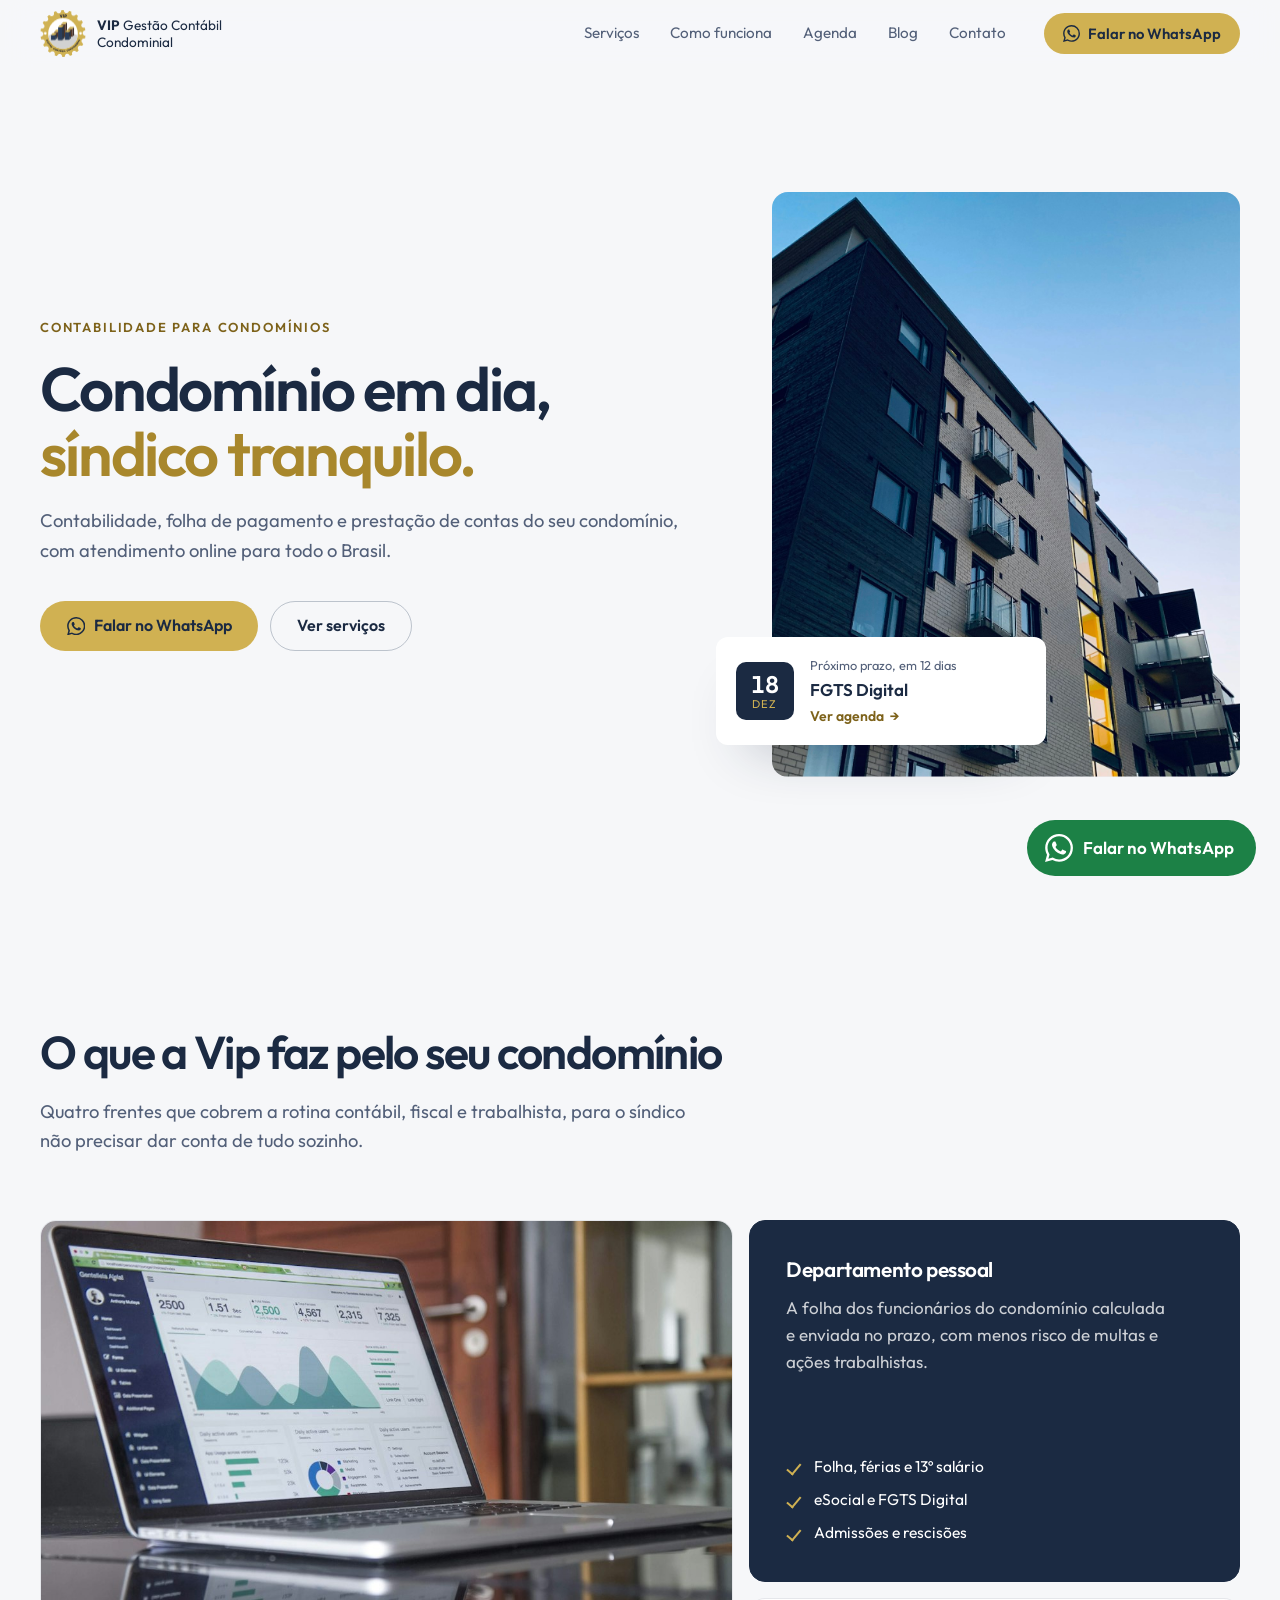
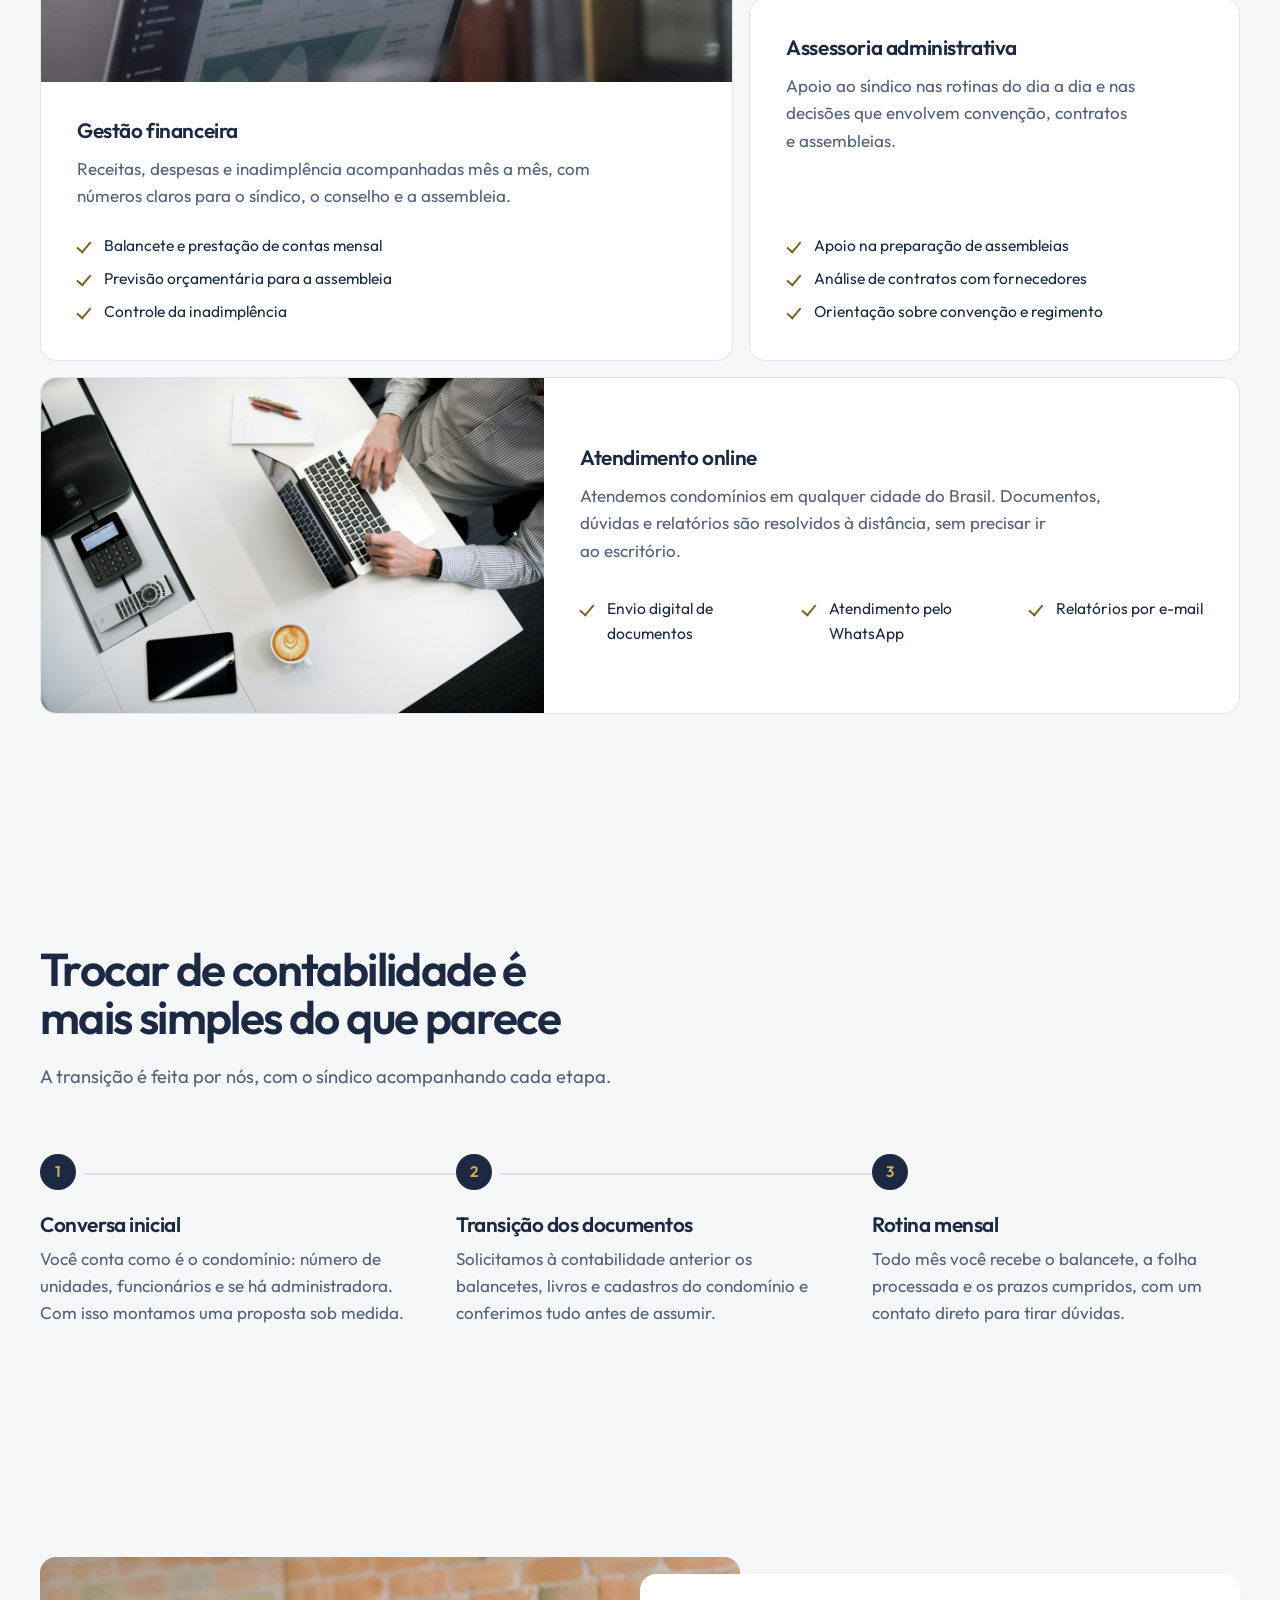
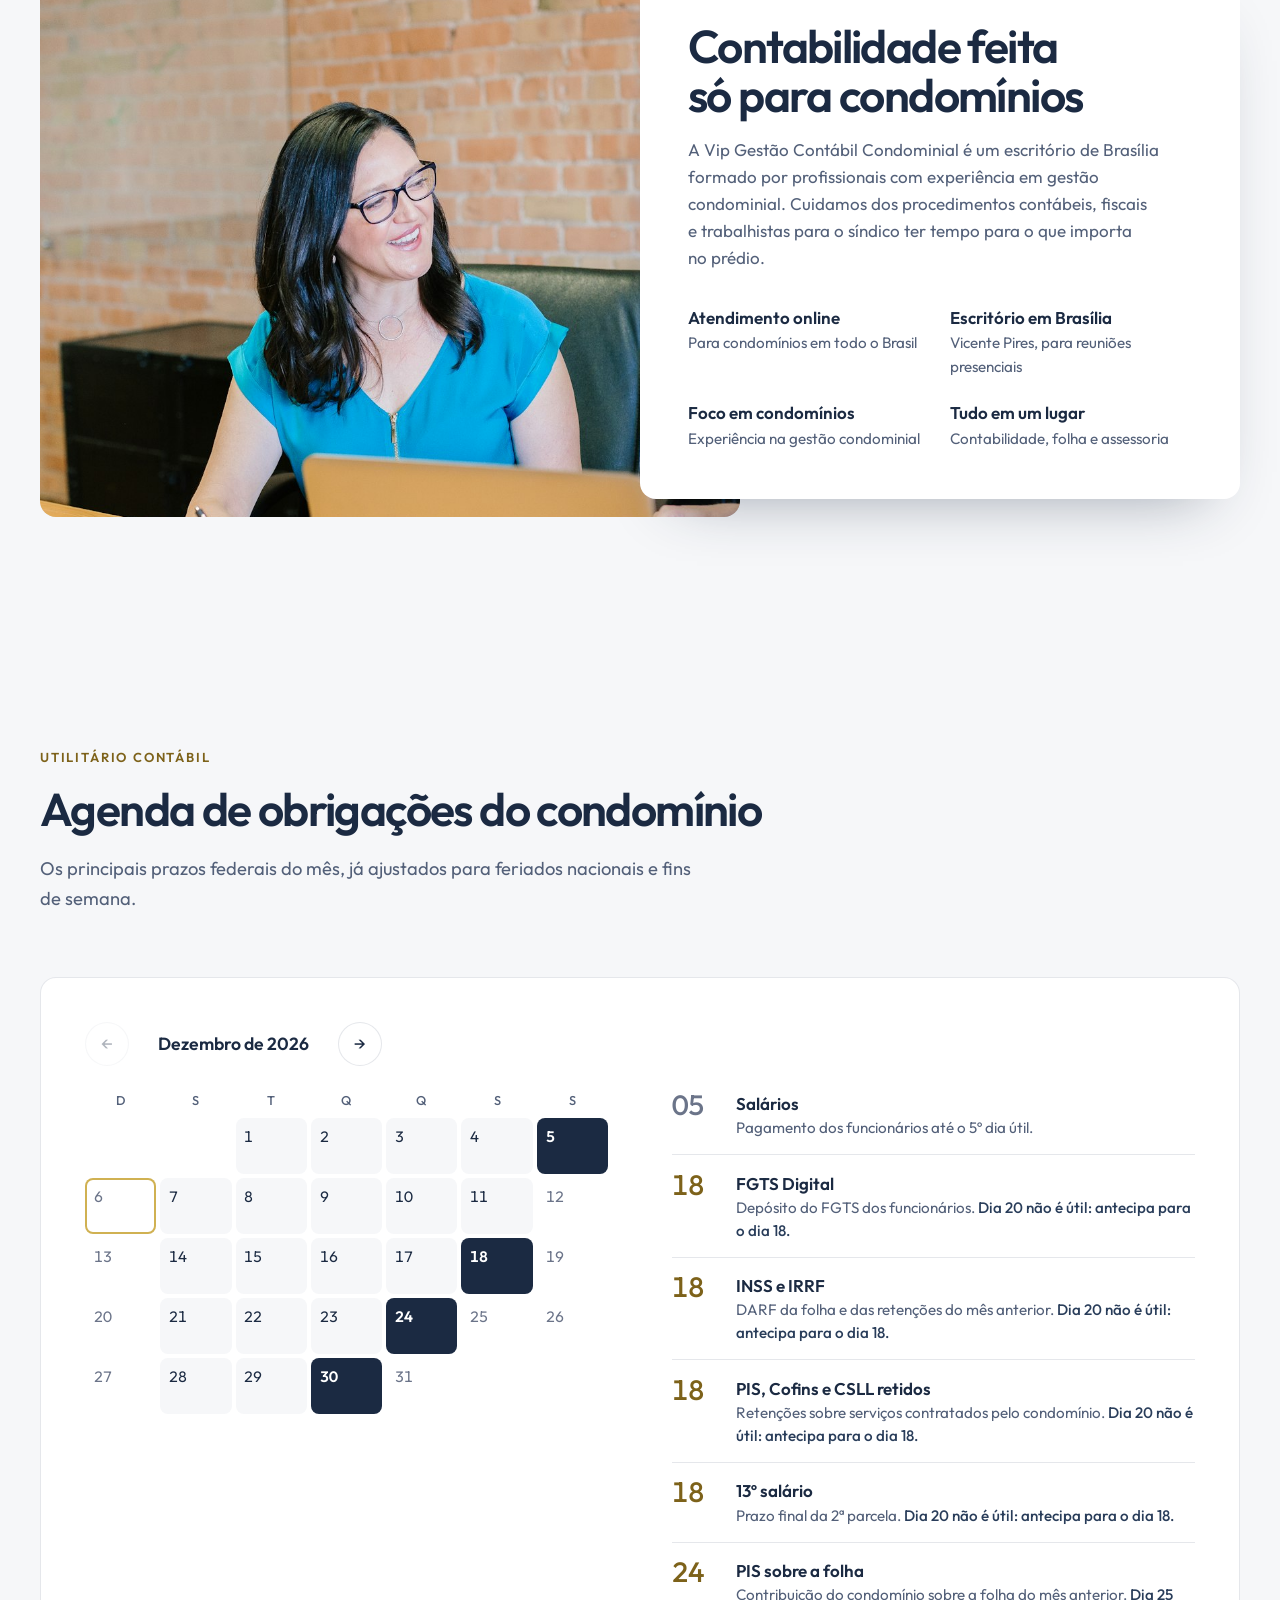
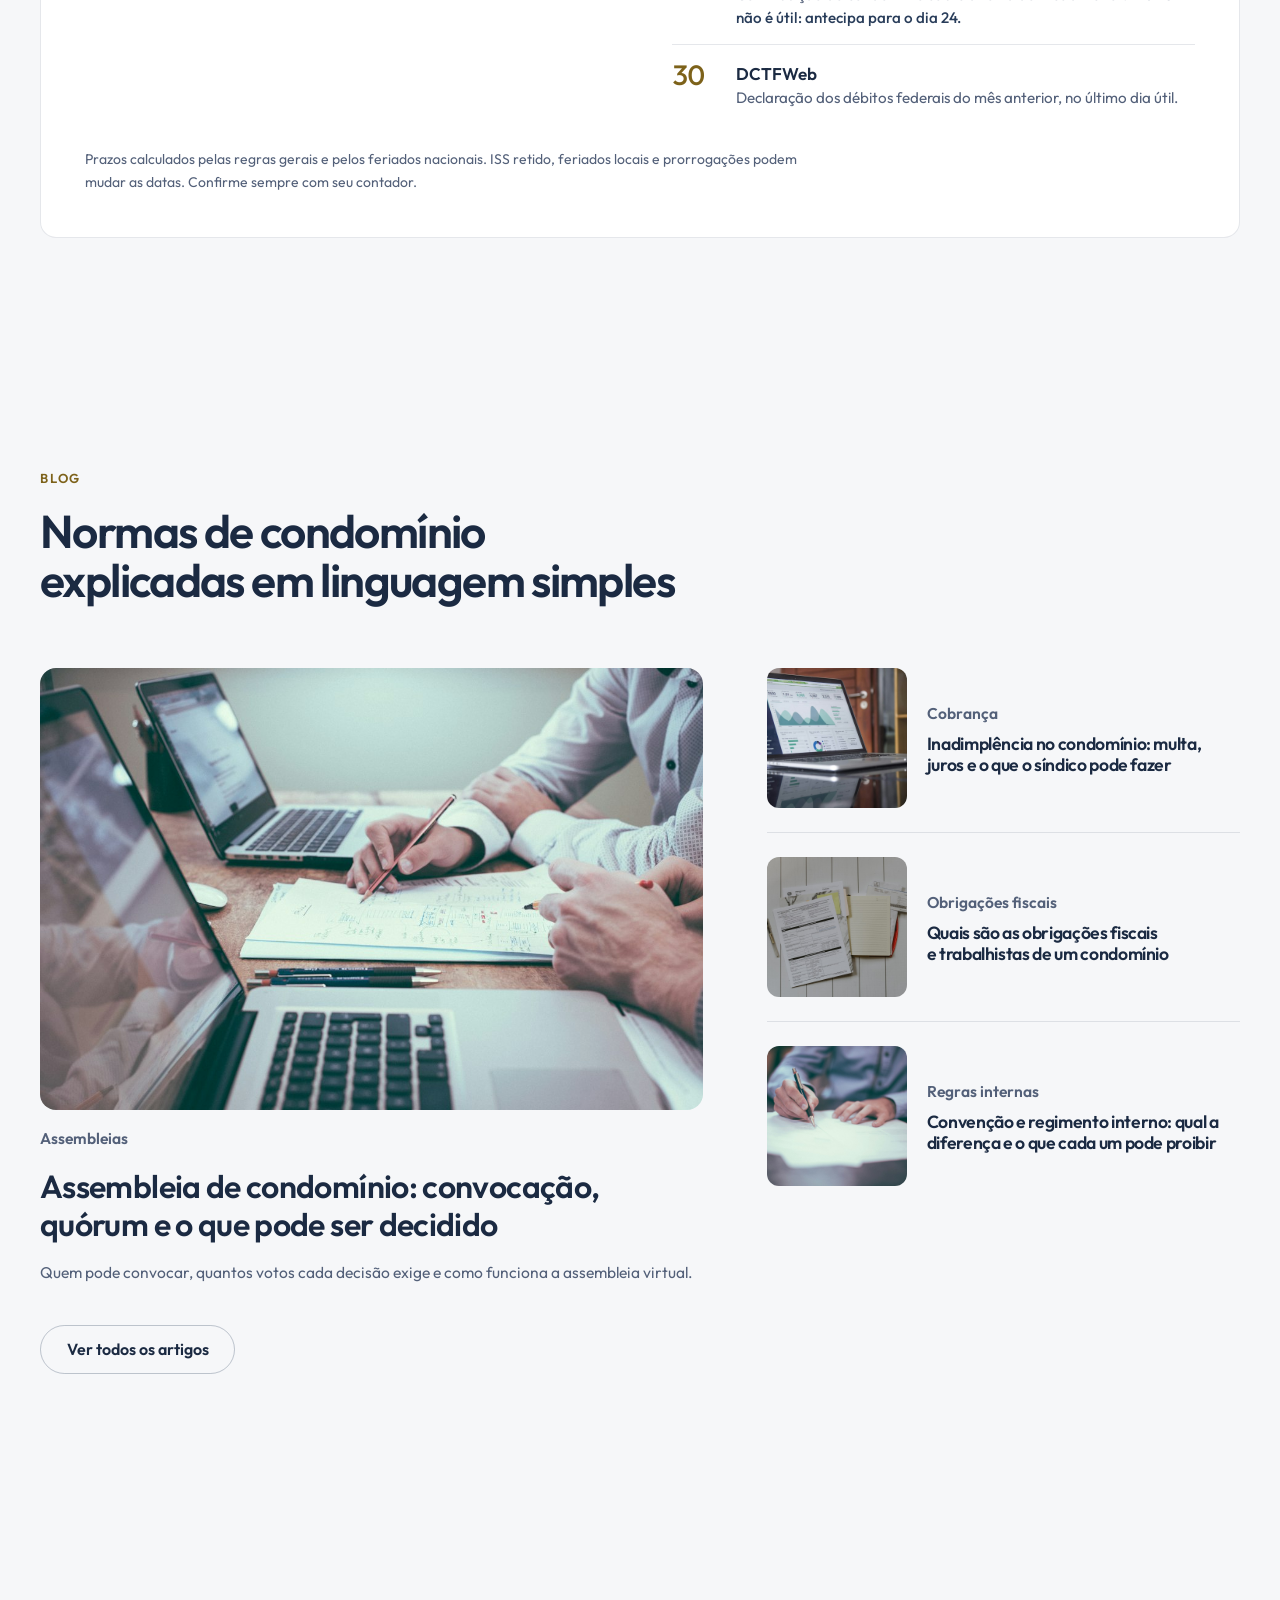
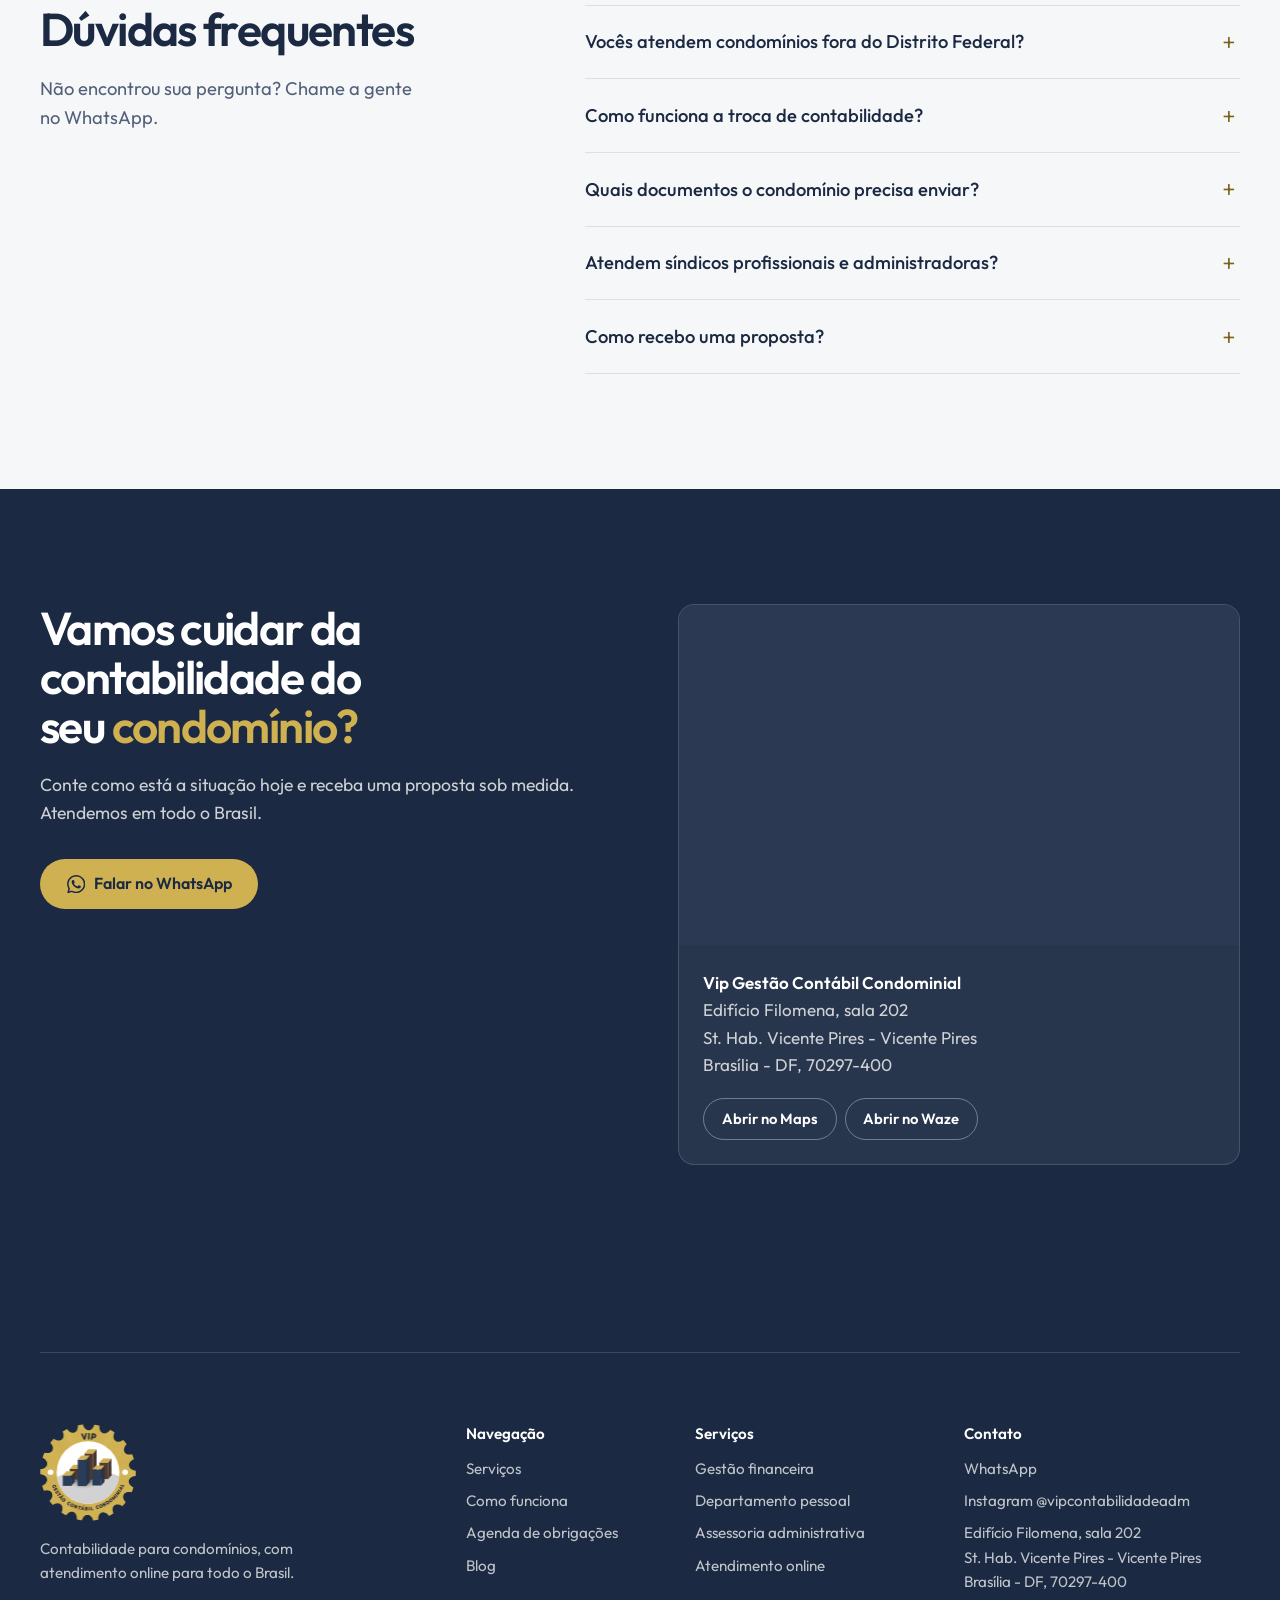
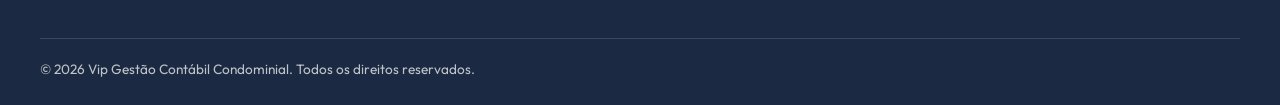
==== commit a0d94dc5: "fix: design refatorado && feat: pagina teste no blog" ====
--- a/index.html
+++ b/index.html
@@ -4,12 +4,12 @@
     <meta charset="UTF-8" />
     <meta name="viewport" content="width=device-width, initial-scale=1.0" />
     <title>Vip Gestão Contábil Condominial | Contabilidade para condomínios</title>
-    <meta name="description" content="Serviços contábeis condominiais online para todo o Brasil. Assessoria administrativa, departamento pessoal e gestão financeira para o seu condomínio." />
-    <meta name="theme-color" content="#FFFFFF" />
+    <meta name="description" content="Contabilidade, folha de pagamento e prestação de contas para condomínios, com atendimento online para todo o Brasil. Escritório em Brasília - DF." />
+    <meta name="theme-color" content="#F6F7F9" />
     <meta property="og:type" content="website" />
     <meta property="og:site_name" content="Vip Gestão Contábil Condominial" />
     <meta property="og:title" content="Vip Gestão Contábil Condominial" />
-    <meta property="og:description" content="Serviços contábeis condominiais online para todo o Brasil!" />
+    <meta property="og:description" content="Contabilidade para condomínios, com atendimento online para todo o Brasil." />
     <meta property="og:locale" content="pt_BR" />
     <!-- Fotos: banco gratuito (Unsplash) como provisórias. Trocar pelas fotos reais quando houver. -->
 
@@ -18,7 +18,7 @@
     <link rel="preload" as="image" href="assets/hero-condominio.jpg" fetchpriority="high" />
     <link rel="preconnect" href="https://fonts.googleapis.com" />
     <link rel="preconnect" href="https://fonts.gstatic.com" crossorigin />
-    <link href="https://fonts.googleapis.com/css2?family=Geist:wght@300..600&display=swap" rel="stylesheet" />
+    <link href="https://fonts.googleapis.com/css2?family=Outfit:wght@300..700&display=swap" rel="stylesheet" />
     <link rel="stylesheet" href="styles.css" />
     <script>
       document.documentElement.classList.add("js");
@@ -49,7 +49,7 @@
     <a class="skip-link" href="#conteudo-principal">Pular para o conteúdo</a>
 
     <header class="header" id="topo">
-      <div class="container header__inner">
+      <div class="wrap header__inner">
         <a href="#topo" class="logo" aria-label="Vip Gestão Contábil Condominial, voltar ao início">
           <span class="logo-anim"><img src="assets/logo-vip.png" alt="" width="505" height="512" /></span>
           <span class="logo__txt"><strong>VIP</strong> Gestão Contábil<br />Condominial</span>
@@ -57,16 +57,15 @@
 
         <nav class="nav" id="nav" aria-label="Principal">
           <ul>
-            <li><a href="#topo">Home</a></li>
             <li><a href="#servicos">Serviços</a></li>
-            <li><a href="#sobre">Sobre</a></li>
-            <li><a href="#blog">Blog</a></li>
-            <li><a href="#endereco">Endereço</a></li>
+            <li><a href="#como-funciona">Como funciona</a></li>
+            <li><a href="#utilitario">Agenda</a></li>
+            <li><a href="blog/index.html">Blog</a></li>
             <li><a href="#contato">Contato</a></li>
           </ul>
         </nav>
 
-        <a href="#contato" data-wa="Olá! Vim pelo site e gostaria de falar com a Vip Gestão Contábil Condominial." class="btn btn--primary btn--sm header__cta"><svg class="ico" aria-hidden="true"><use href="#i-wa"></use></svg>Fale conosco!</a>
+        <a href="#contato" data-wa="Olá! Vim pelo site e gostaria de falar com a Vip Gestão Contábil Condominial." class="btn btn--gold btn--sm header__cta"><svg class="ico" aria-hidden="true"><use href="#i-wa"></use></svg>Falar no WhatsApp</a>
 
         <button class="nav__toggle" id="navToggle" type="button" aria-expanded="false" aria-controls="nav" aria-label="Abrir menu de navegação">
           <span></span>
@@ -77,191 +76,145 @@
     <main id="conteudo-principal">
       <!-- HERO -->
       <section class="hero" aria-label="Apresentação">
-        <div class="container hero__grid">
-          <div class="hero__content">
-            <p class="eyebrow enter" style="--i: 0">Escritório contábil em Brasília - DF</p>
-            <h1 class="enter" style="--i: 1">Serviços contábeis condominiais online para <em>todo o Brasil!</em></h1>
-            <p class="hero__lede hero__lede--forte enter" style="--i: 2">Serviço especializado para uma gestão de qualidade em seu condomínio</p>
-            <p class="hero__lede enter" style="--i: 3">Nosso foco é levar soluções que contribuam para facilitar e agilizar sua gestão.</p>
-            <div class="hero__actions enter" style="--i: 4">
-              <a href="#contato" data-wa="Olá! Vim pelo site e gostaria de falar sobre a contabilidade do meu condomínio." class="btn btn--primary"><svg class="ico" aria-hidden="true"><use href="#i-wa"></use></svg>Fale conosco!</a>
-              <a href="#servicos" class="btn btn--ghost">Saiba mais!</a>
-            </div>
-          </div>
-
-          <figure class="hero__media">
-            <img src="assets/hero-condominio.jpg" alt="Fachada de um condomínio residencial visto de baixo, com céu azul" width="1500" height="1500" fetchpriority="high" decoding="async" />
-          </figure>
-        </div>
-      </section>
-
-      <!-- CREDENCIAIS -->
-      <section class="stats" aria-label="Diferenciais">
-        <dl class="container stats__grid reveal">
+        <div class="wrap hero__grid">
           <div>
-            <dt>Online</dt>
-            <dd>suporte para atendimento totalmente online</dd>
-          </div>
-          <div>
-            <dt>Todo o Brasil</dt>
-            <dd>nossos serviços em qualquer lugar do país</dd>
-          </div>
-          <div>
-            <dt>Condomínios</dt>
-            <dd>experiência na área de gestão condominial</dd>
-          </div>
-          <div>
-            <dt>Agilidade</dt>
-            <dd>nos seus procedimentos contábeis e jurídicos</dd>
-          </div>
-        </dl>
+            <p class="eyebrow enter" style="--i: 0">Contabilidade para condomínios</p>
+            <h1 class="enter" style="--i: 1">Condomínio em dia, <span class="hl">síndico tranquilo.</span></h1>
+            <p class="lede enter" style="--i: 2">Contabilidade, folha de pagamento e prestação de contas do seu condomínio, com atendimento online para todo o Brasil.</p>
+            <div class="hero__actions enter" style="--i: 3">
+              <a href="#contato" data-wa="Olá! Vim pelo site e gostaria de falar sobre a contabilidade do meu condomínio." class="btn btn--gold"><svg class="ico" aria-hidden="true"><use href="#i-wa"></use></svg>Falar no WhatsApp</a>
+              <a href="#servicos" class="btn btn--line">Ver serviços</a>
+            </div>
+          </div>
+
+          <div class="hero__media">
+            <figure class="hero__photo">
+              <img src="assets/hero-condominio.jpg" alt="Fachada de um prédio residencial visto de baixo, com céu azul" width="1500" height="1500" fetchpriority="high" decoding="async" />
+            </figure>
+            <a class="prazo enter" style="--i: 4" href="#utilitario" id="prazo" hidden>
+              <span class="prazo__dia" aria-hidden="true"><b id="prazoDia"></b><small id="prazoMes"></small></span>
+              <span class="prazo__rot" id="prazoRot">Próximo prazo do condomínio</span>
+              <strong class="prazo__nome" id="prazoNome"></strong>
+              <span class="more">Ver agenda <span aria-hidden="true">→</span></span>
+            </a>
+          </div>
+        </div>
       </section>
 
       <!-- SERVIÇOS -->
-      <section class="section section--alt" id="servicos">
-        <div class="container">
-          <header class="section-head reveal">
-            <p class="eyebrow">Conheça os nossos serviços</p>
-            <h2>Conheça os serviços da Vip Gestão Contábil <em>Condominial</em></h2>
+      <section class="section" id="servicos">
+        <div class="wrap">
+          <header class="head reveal">
+            <h2>O que a Vip faz pelo seu condomínio</h2>
+            <p class="lede">Quatro frentes que cobrem a rotina contábil, fiscal e trabalhista, para o síndico não precisar dar conta de tudo sozinho.</p>
           </header>
 
-          <ul class="cards cards--serv">
+          <div class="bento">
+            <article class="bento__item bento__item--a reveal">
+              <div class="bento__img"><img src="assets/gestao-financeira.jpg" alt="" width="1080" height="720" loading="lazy" decoding="async" /></div>
+              <div class="bento__body">
+                <h3>Gestão financeira</h3>
+                <p>Receitas, despesas e inadimplência acompanhadas mês a mês, com números claros para o síndico, o conselho e a assembleia.</p>
+                <ul class="inclui">
+                  <li>Balancete e prestação de contas mensal</li>
+                  <li>Previsão orçamentária para a assembleia</li>
+                  <li>Controle da inadimplência</li>
+                </ul>
+              </div>
+            </article>
+
+            <article class="bento__item bento__item--b bento__item--navy reveal">
+              <div class="bento__body">
+                <h3>Departamento pessoal</h3>
+                <p>A folha dos funcionários do condomínio calculada e enviada no prazo, com menos risco de multas e ações trabalhistas.</p>
+                <ul class="inclui">
+                  <li>Folha, férias e 13º salário</li>
+                  <li>eSocial e FGTS Digital</li>
+                  <li>Admissões e rescisões</li>
+                </ul>
+              </div>
+            </article>
+
+            <article class="bento__item bento__item--c reveal">
+              <div class="bento__body">
+                <h3>Assessoria administrativa</h3>
+                <p>Apoio ao síndico nas rotinas do dia a dia e nas decisões que envolvem convenção, contratos e assembleias.</p>
+                <ul class="inclui">
+                  <li>Apoio na preparação de assembleias</li>
+                  <li>Análise de contratos com fornecedores</li>
+                  <li>Orientação sobre convenção e regimento</li>
+                </ul>
+              </div>
+            </article>
+
+            <article class="bento__item bento__item--d reveal">
+              <div class="bento__img"><img src="assets/facilidade-online.jpg" alt="" width="1080" height="720" loading="lazy" decoding="async" /></div>
+              <div class="bento__body">
+                <h3>Atendimento online</h3>
+                <p>Atendemos condomínios em qualquer cidade do Brasil. Documentos, dúvidas e relatórios são resolvidos à distância, sem precisar ir ao escritório.</p>
+                <ul class="inclui">
+                  <li>Envio digital de documentos</li>
+                  <li>Atendimento pelo WhatsApp</li>
+                  <li>Relatórios por e-mail</li>
+                </ul>
+              </div>
+            </article>
+          </div>
+        </div>
+      </section>
+
+      <!-- COMO FUNCIONA -->
+      <section class="section" id="como-funciona">
+        <div class="wrap">
+          <header class="head reveal">
+            <h2>Trocar de contabilidade é mais simples do que parece</h2>
+            <p class="lede">A transição é feita por nós, com o síndico acompanhando cada etapa.</p>
+          </header>
+          <ol class="passos">
             <li class="reveal">
-              <img src="assets/assessoria-administrativa.jpg" alt="" width="1080" height="720" loading="lazy" decoding="async" />
-              <div class="cards__body">
-                <h3>Assessoria administrativa</h3>
-                <p>Conte com profissionais altamente qualificados para acompanhar as suas rotinas administrativas. Fornecemos a você toda a expertise em gestão de condomínios!</p>
-                <a class="cards__link" href="#contato" data-wa="Olá! Vim pelo site e quero saber mais sobre assessoria administrativa." aria-label="Saiba mais sobre assessoria administrativa">Saiba mais! <span aria-hidden="true">→</span></a>
-              </div>
+              <h3>Conversa inicial</h3>
+              <p>Você conta como é o condomínio: número de unidades, funcionários e se há administradora. Com isso montamos uma proposta sob medida.</p>
             </li>
             <li class="reveal">
-              <img src="assets/departamento-pessoal.jpg" alt="" width="1080" height="720" loading="lazy" decoding="async" />
-              <div class="cards__body">
-                <h3>Departamento pessoal</h3>
-                <p>Tenha toda a segurança nos seus processos de departamento pessoal, evitando processos judiciais causados por falha na elaboração da folha de pagamento.</p>
-                <a class="cards__link" href="#contato" data-wa="Olá! Vim pelo site e quero saber mais sobre departamento pessoal." aria-label="Saiba mais sobre departamento pessoal">Saiba mais! <span aria-hidden="true">→</span></a>
-              </div>
+              <h3>Transição dos documentos</h3>
+              <p>Solicitamos à contabilidade anterior os balancetes, livros e cadastros do condomínio e conferimos tudo antes de assumir.</p>
             </li>
             <li class="reveal">
-              <img src="assets/facilidade-online.jpg" alt="" width="1080" height="720" loading="lazy" decoding="async" />
-              <div class="cards__body">
-                <h3>Facilidade online</h3>
-                <p>Tenha total facilidade em seus procedimentos internos com a Vip Gestão Contábil Condominial. Você pode usufruir de nossos serviços em qualquer lugar do Brasil, pois temos um suporte para atendimento totalmente online.</p>
-                <a class="cards__link" href="#contato" data-wa="Olá! Vim pelo site e quero saber mais sobre o atendimento online." aria-label="Saiba mais sobre facilidade online">Saiba mais! <span aria-hidden="true">→</span></a>
-              </div>
+              <h3>Rotina mensal</h3>
+              <p>Todo mês você recebe o balancete, a folha processada e os prazos cumpridos, com um contato direto para tirar dúvidas.</p>
             </li>
-            <li class="reveal">
-              <img src="assets/gestao-financeira.jpg" alt="" width="1080" height="720" loading="lazy" decoding="async" />
-              <div class="cards__body">
-                <h3>Gestão financeira</h3>
-                <p>Conte com profissionais experientes fazendo a gestão financeira do seu condomínio. Providenciamos um atendimento personalizado que traz agilidade para o seu dia a dia.</p>
-                <a class="cards__link" href="#contato" data-wa="Olá! Vim pelo site e quero saber mais sobre gestão financeira." aria-label="Saiba mais sobre gestão financeira">Saiba mais! <span aria-hidden="true">→</span></a>
-              </div>
-            </li>
-            <li class="reveal cards__cta">
-              <div class="cards__body">
-                <p class="cards__tag">Equipe especializada</p>
-                <h3>Venha fazer parte da nossa contabilidade!</h3>
-                <a href="#contato" data-wa="Olá! Vim pelo site e gostaria de falar com um especialista." class="btn btn--primary"><svg class="ico" aria-hidden="true"><use href="#i-wa"></use></svg>Fale com um especialista!</a>
-              </div>
-              <div class="logo-anim cards__selo"><img src="assets/logo-vip.png" alt="" width="505" height="512" loading="lazy" /></div>
-            </li>
-          </ul>
+          </ol>
         </div>
       </section>
 
       <!-- SOBRE -->
       <section class="section" id="sobre">
-        <div class="container pro">
-          <figure class="pro__media reveal">
+        <div class="wrap sobre">
+          <figure class="sobre__foto reveal">
             <img src="assets/sobre-atendimento.jpg" alt="Profissional sorrindo durante atendimento, com notebook e bloco de anotações" width="1040" height="1300" loading="lazy" decoding="async" />
           </figure>
-
-          <div class="pro__text reveal">
-            <h2>A Vip Gestão Contábil <em>Condominial</em></h2>
-            <div class="pro__quote">
-              <p>Somos uma empresa de serviços de contabilidade com experiência na área de gestão condominial.</p>
-            </div>
-            <p class="pro__p">A Vip Gestão Contábil Condominial é constituída por profissionais de altíssima qualidade, capacitados para dar agilidade aos seus procedimentos contábeis e jurídicos.</p>
-            <a href="#contato" data-wa="Olá! Vim pelo site e quero montar uma proposta para o meu condomínio." class="btn btn--primary pro__cta"><svg class="ico" aria-hidden="true"><use href="#i-wa"></use></svg>Monte sua proposta</a>
-          </div>
-        </div>
-      </section>
-
-      <!-- NEWSLETTER -->
-      <section class="news" aria-labelledby="news-t">
-        <div class="container news__grid reveal">
-          <div>
-            <h2 id="news-t">Cadastre-se em nossa <em>newsletter</em></h2>
-            <p>Fique atualizado sobre tudo que acontece no cenário contábil para condomínios. Receba conteúdos diretamente na caixa de entrada do seu e-mail!</p>
-          </div>
-          <form id="news" novalidate>
-            <label for="n-email">E-mail</label>
-            <div class="news__linha">
-              <input id="n-email" type="email" name="email" autocomplete="email" required aria-describedby="n-msg" />
-              <button class="btn btn--primary" type="submit">Cadastrar</button>
-            </div>
-            <div class="news__ok">
-              <input id="n-ok" type="checkbox" required aria-describedby="n-msg" />
-              <p><label for="n-ok">Sim, li e concordo com os termos.</label> <a href="#contato" data-url="privacidade">Política de Privacidade</a></p>
-            </div>
-            <p class="news__msg" id="n-msg" role="status" hidden></p>
-          </form>
-        </div>
-      </section>
-
-      <!-- BLOG -->
-      <section class="section section--alt" id="blog">
-        <div class="container">
-          <header class="section-head section-head--lado reveal">
-            <div>
-              <p class="eyebrow">Confira nossos últimos artigos</p>
-              <h2>Fique por dentro das <em>novidades</em></h2>
-            </div>
-            <a class="btn btn--ghost" href="#blog" data-url="blog">Veja todas as notícias</a>
+          <div class="sobre__painel reveal">
+            <h2>Contabilidade feita só para condomínios</h2>
+            <p>A Vip Gestão Contábil Condominial é um escritório de Brasília formado por profissionais com experiência em gestão condominial. Cuidamos dos procedimentos contábeis, fiscais e trabalhistas para o síndico ter tempo para o que importa no prédio.</p>
+            <dl class="fatos">
+              <div><dt>Atendimento online</dt><dd>Para condomínios em todo o Brasil</dd></div>
+              <div><dt>Escritório em Brasília</dt><dd>Vicente Pires, para reuniões presenciais</dd></div>
+              <div><dt>Foco em condomínios</dt><dd>Experiência na gestão condominial</dd></div>
+              <div><dt>Tudo em um lugar</dt><dd>Contabilidade, folha e assessoria</dd></div>
+            </dl>
+          </div>
+        </div>
+      </section>
+
+      <!-- AGENDA -->
+      <section class="section" id="utilitario">
+        <div class="wrap">
+          <header class="head reveal">
+            <p class="eyebrow">Utilitário contábil</p>
+            <h2>Agenda de obrigações do condomínio</h2>
+            <p class="lede">Os principais prazos federais do mês, já ajustados para feriados nacionais e fins de semana.</p>
           </header>
-
-          <ul class="cards cards--blog">
-            <li class="reveal">
-              <img src="assets/artigo-obrigacoes.jpg" alt="" width="1080" height="720" loading="lazy" decoding="async" />
-              <div class="cards__body">
-                <p class="cards__tag">Administração de Condomínios</p>
-                <h3><a href="#blog" data-url="artigo1">Saiba quais são as obrigações fiscais que um condomínio deve cumprir</a></h3>
-                <p>Em uma empresa, ou na nossa vida pessoal, cumprir com as nossas responsabilidades é fundamental, todas pessoas têm obrigações a cumprir, sejam pessoas físicas ou jurídicas. Impostos e declarações, todos devem cumprir com essas obrigações e um condomínio também tem…</p>
-              </div>
-            </li>
-            <li class="reveal">
-              <img src="assets/artigo-garagem.jpg" alt="" width="1080" height="720" loading="lazy" decoding="async" />
-              <div class="cards__body">
-                <p class="cards__tag">Contabilidade para administração de condomínio</p>
-                <h3><a href="#blog" data-url="artigo2">Entenda quais são as situações em que o condomínio deve arcar com os danos aos veículos nas garagens</a></h3>
-                <p>A responsabilidade do condomínio em determinadas situações sempre gera muitos debates e, como em qualquer relação que envolva a divisão de algo, os conflitos são inúmeros e o desconhecimento sobre os reais direitos e deveres das pessoas cria ainda mais…</p>
-              </div>
-            </li>
-            <li class="reveal">
-              <img src="assets/artigo-chaves.jpg" alt="" width="1080" height="720" loading="lazy" decoding="async" />
-              <div class="cards__body">
-                <p class="cards__tag">Acessibilidade em condomínios</p>
-                <h3><a href="#blog" data-url="artigo3">Entenda se é legal a cobrança de Condomínio e IPTU antes da entrega das chaves</a></h3>
-                <p>Contratos de compra e venda de imóveis costumam ser extensos e, por vezes, deixam várias dúvidas em quem está fazendo esse investimento. Uma dúvida frequente envolve a possibilidade de cobrança de despesas de condomínio e IPTU antes da entrega das chaves.</p>
-              </div>
-            </li>
-          </ul>
-        </div>
-      </section>
-
-      <!-- UTILITÁRIO -->
-      <section class="section" id="utilitario">
-        <div class="container">
-          <header class="section-head reveal">
-            <p class="eyebrow">Utilitário Contábil</p>
-            <h2>Ferramentas que auxiliarão a sua <em>produtividade!</em></h2>
-          </header>
-          <div class="util reveal">
-            <h3>Agenda de obrigações</h3>
-            <button class="btn btn--ghost" type="button" id="abrirAgenda" aria-expanded="false" aria-controls="agenda">Acessar</button>
-          </div>
-          <div id="agenda" hidden>
+          <div class="agenda reveal">
             <div class="mes">
               <button type="button" class="round" id="mesAnt" aria-label="Mês anterior">←</button>
               <strong id="mesNome" aria-live="polite"></strong>
@@ -271,96 +224,154 @@
               <div class="cal__g" id="calGrade" aria-hidden="true"></div>
               <ol class="cal__l" id="calLista"></ol>
             </div>
-            <p class="nota">Principais prazos federais, calculados pelas regras gerais e pelos feriados nacionais. ISS retido, feriados locais e prorrogações podem mudar as datas. Confirme sempre com seu contador.</p>
-          </div>
-        </div>
-      </section>
-
-      <!-- ENDEREÇO -->
-      <section class="location" id="endereco" aria-labelledby="endereco-t">
-        <iframe
-          src="https://www.google.com/maps?q=-15.814297,-48.015783&amp;z=17&amp;hl=pt-BR&amp;output=embed"
-          title="Mapa interativo com a localização da Vip Gestão Contábil Condominial"
-          loading="lazy"
-          allowfullscreen
-          referrerpolicy="no-referrer-when-downgrade"
-        ></iframe>
-
-        <div class="container">
-          <div class="location__card reveal">
-            <h2 id="endereco-t">Nosso <em>endereço</em></h2>
-            <address>
-              <strong>Vip Gestão Contábil Condominial</strong><br />
-              <span id="enderecoTxt">Edifício Filomena, sala 202<br />St. Hab. Vicente Pires - Vicente Pires<br />Brasília - DF, 70297-400</span>
-            </address>
-            <div class="location__actions">
-              <a href="https://www.google.com/maps/search/?api=1&amp;query=-15.814297%2C-48.015783" target="_blank" rel="noopener noreferrer" class="btn btn--primary btn--sm">Abrir no Maps</a>
-              <a href="https://waze.com/ul?ll=-15.814297%2C-48.015783&amp;navigate=yes" target="_blank" rel="noopener noreferrer" class="btn btn--ghost btn--sm">Abrir no Waze</a>
-            </div>
-          </div>
-        </div>
-      </section>
-
-      <!-- CTA FINAL -->
-      <section class="section section--cta" id="contato">
-        <div class="container">
-          <div class="cta-band reveal">
+            <p class="nota">Prazos calculados pelas regras gerais e pelos feriados nacionais. ISS retido, feriados locais e prorrogações podem mudar as datas. Confirme sempre com seu contador.</p>
+          </div>
+        </div>
+      </section>
+
+      <!-- BLOG -->
+      <section class="section" id="blog">
+        <div class="wrap">
+          <header class="head reveal">
+            <p class="eyebrow">Blog</p>
+            <h2>Normas de condomínio explicadas em linguagem simples</h2>
+          </header>
+
+          <div class="posts posts--home">
+            <a class="post post--grande reveal" href="blog/assembleias-e-quoruns.html">
+              <div class="post__img"><img src="assets/assessoria-administrativa.jpg" alt="" width="1080" height="720" loading="lazy" decoding="async" /></div>
+              <p class="post__cat">Assembleias</p>
+              <h3>Assembleia de condomínio: convocação, quórum e o que pode ser decidido</h3>
+              <p>Quem pode convocar, quantos votos cada decisão exige e como funciona a assembleia virtual.</p>
+            </a>
+            <div class="posts__lado">
+              <a class="post post--linha reveal" href="blog/inadimplencia-multas-condominio.html">
+                <div class="post__img"><img src="assets/gestao-financeira.jpg" alt="" width="1080" height="720" loading="lazy" decoding="async" /></div>
+                <div><p class="post__cat">Cobrança</p><h3>Inadimplência no condomínio: multa, juros e o que o síndico pode fazer</h3></div>
+              </a>
+              <a class="post post--linha reveal" href="blog/obrigacoes-fiscais-condominio.html">
+                <div class="post__img"><img src="assets/artigo-obrigacoes.jpg" alt="" width="1080" height="720" loading="lazy" decoding="async" /></div>
+                <div><p class="post__cat">Obrigações fiscais</p><h3>Quais são as obrigações fiscais e trabalhistas de um condomínio</h3></div>
+              </a>
+              <a class="post post--linha reveal" href="blog/convencao-x-regimento-interno.html">
+                <div class="post__img"><img src="assets/departamento-pessoal.jpg" alt="" width="1080" height="720" loading="lazy" decoding="async" /></div>
+                <div><p class="post__cat">Regras internas</p><h3>Convenção e regimento interno: qual a diferença e o que cada um pode proibir</h3></div>
+              </a>
+            </div>
+          </div>
+          <p class="posts__fim reveal"><a class="btn btn--line" href="blog/index.html">Ver todos os artigos</a></p>
+        </div>
+      </section>
+
+      <!-- DÚVIDAS -->
+      <section class="section" id="duvidas">
+        <div class="wrap duvidas">
+          <div class="duvidas__intro reveal">
+            <h2>Dúvidas frequentes</h2>
+            <p class="lede">Não encontrou sua pergunta? Chame a gente no WhatsApp.</p>
+          </div>
+          <div class="duvidas__lista reveal">
+            <details>
+              <summary>Vocês atendem condomínios fora do Distrito Federal?</summary>
+              <p>Sim. O atendimento é online, então atendemos condomínios em qualquer cidade do Brasil. O escritório fica em Vicente Pires, Brasília, para quem preferir uma reunião presencial.</p>
+            </details>
+            <details>
+              <summary>Como funciona a troca de contabilidade?</summary>
+              <p>Depois de aprovada a proposta, solicitamos à contabilidade anterior os documentos do condomínio e conferimos tudo antes de assumir a rotina. O síndico é orientado em cada etapa.</p>
+            </details>
+            <details>
+              <summary>Quais documentos o condomínio precisa enviar?</summary>
+              <p>Em geral: convenção e regimento interno, ata de eleição do síndico, cartão CNPJ, contratos com fornecedores, dados dos funcionários e os últimos balancetes. A lista completa é passada na primeira conversa.</p>
+            </details>
+            <details>
+              <summary>Atendem síndicos profissionais e administradoras?</summary>
+              <p>Sim. Trabalhamos com síndicos moradores, síndicos profissionais e administradoras que precisam de uma contabilidade especializada em condomínios.</p>
+            </details>
+            <details>
+              <summary>Como recebo uma proposta?</summary>
+              <p>Chame no WhatsApp e informe o número de unidades e de funcionários do condomínio. Com esses dados, montamos uma proposta sob medida.</p>
+            </details>
+          </div>
+        </div>
+      </section>
+    </main>
+
+    <!-- FECHAMENTO -->
+    <div class="dark">
+      <section class="section" id="contato" aria-labelledby="contato-t">
+        <div class="wrap contato">
+          <div class="contato__txt reveal">
+            <h2 id="contato-t">Vamos cuidar da contabilidade do seu <span class="hl">condomínio?</span></h2>
+            <p>Conte como está a situação hoje e receba uma proposta sob medida. Atendemos em todo o Brasil.</p>
+            <a href="#contato" data-wa="Olá! Vim pelo site e gostaria de uma proposta para o meu condomínio." class="btn btn--gold"><svg class="ico" aria-hidden="true"><use href="#i-wa"></use></svg>Falar no WhatsApp</a>
+          </div>
+
+          <div class="local reveal" id="endereco">
+            <iframe
+              src="https://www.google.com/maps?q=-15.814297,-48.015783&amp;z=16&amp;hl=pt-BR&amp;output=embed"
+              title="Mapa com a localização da Vip Gestão Contábil Condominial"
+              loading="lazy"
+              allowfullscreen
+              referrerpolicy="no-referrer-when-downgrade"
+            ></iframe>
+            <div class="local__info">
+              <address>
+                <strong>Vip Gestão Contábil Condominial</strong><br />
+                <span id="enderecoTxt">Edifício Filomena, sala 202<br />St. Hab. Vicente Pires - Vicente Pires<br />Brasília - DF, 70297-400</span>
+              </address>
+              <div class="local__actions">
+                <a href="https://www.google.com/maps/search/?api=1&amp;query=-15.814297%2C-48.015783" target="_blank" rel="noopener noreferrer" class="btn btn--line btn--sm">Abrir no Maps</a>
+                <a href="https://waze.com/ul?ll=-15.814297%2C-48.015783&amp;navigate=yes" target="_blank" rel="noopener noreferrer" class="btn btn--line btn--sm">Abrir no Waze</a>
+              </div>
+            </div>
+          </div>
+        </div>
+      </section>
+
+      <footer class="footer">
+        <div class="wrap">
+          <div class="footer__grid">
             <div>
-              <h2>Temos uma solução pensada especialmente para o <em>seu condomínio</em></h2>
-              <p>Traga seu problema para a gente e deixe nosso escritório te ajudar. Trabalharemos para dar mais tranquilidade ao seu dia a dia.</p>
-            </div>
-            <a href="#contato" data-wa="Olá! Vim pelo site e gostaria de agendar uma reunião sobre o meu condomínio." class="btn btn--primary btn--lg"><svg class="ico" aria-hidden="true"><use href="#i-wa"></use></svg>Agende uma reunião!</a>
-          </div>
-        </div>
-      </section>
-    </main>
-
-    <footer class="footer">
-      <div class="container">
-        <div class="footer__grid">
-          <div>
-            <div class="logo-anim footer__logo"><img src="assets/logo-vip.png" alt="Vip Gestão Contábil Condominial" width="505" height="512" loading="lazy" /></div>
-            <p>Serviços contábeis condominiais online para todo o Brasil!</p>
-          </div>
-
-          <div>
-            <h3>Navegação Rápida</h3>
-            <ul>
-              <li><a href="#topo">Home</a></li>
-              <li><a href="#sobre">Sobre</a></li>
-              <li><a href="#blog">Blog</a></li>
-              <li><a href="#contato">Contato</a></li>
-            </ul>
-          </div>
-
-          <div>
-            <h3>Nossos Serviços</h3>
-            <ul>
-              <li><a href="#servicos">Assessoria Administrativa</a></li>
-              <li><a href="#servicos">Departamento Pessoal</a></li>
-              <li><a href="#servicos">Facilidade Online</a></li>
-              <li><a href="#servicos">Gestão Financeira</a></li>
-            </ul>
-          </div>
-
-          <div>
-            <h3>Contato</h3>
-            <ul id="dados">
-              <li><a href="#contato" data-wa="Olá! Vim pelo site e gostaria de falar com a Vip Gestão Contábil Condominial.">WhatsApp</a></li>
-            </ul>
-          </div>
-        </div>
-
-        <div class="footer__bottom">
-          <span>© <span id="anoAtual">2026</span> Vip Gestão Contábil Condominial. Todos os direitos reservados.</span>
-          <span id="legal"></span>
-        </div>
-      </div>
-    </footer>
-
-    <a href="#contato" data-wa="Olá! Vim pelo site e gostaria de falar com a Vip Gestão Contábil Condominial." class="whatsapp-float" aria-label="Fale conosco pelo WhatsApp">
+              <div class="logo-anim footer__logo"><img src="assets/logo-vip.png" alt="Vip Gestão Contábil Condominial" width="505" height="512" loading="lazy" /></div>
+              <p>Contabilidade para condomínios, com atendimento online para todo o Brasil.</p>
+            </div>
+            <div>
+              <h3>Navegação</h3>
+              <ul>
+                <li><a href="#servicos">Serviços</a></li>
+                <li><a href="#como-funciona">Como funciona</a></li>
+                <li><a href="#utilitario">Agenda de obrigações</a></li>
+                <li><a href="blog/index.html">Blog</a></li>
+              </ul>
+            </div>
+            <div>
+              <h3>Serviços</h3>
+              <ul>
+                <li><a href="#servicos">Gestão financeira</a></li>
+                <li><a href="#servicos">Departamento pessoal</a></li>
+                <li><a href="#servicos">Assessoria administrativa</a></li>
+                <li><a href="#servicos">Atendimento online</a></li>
+              </ul>
+            </div>
+            <div>
+              <h3>Contato</h3>
+              <ul id="dados">
+                <li><a href="#contato" data-wa="Olá! Vim pelo site e gostaria de falar com a Vip Gestão Contábil Condominial.">WhatsApp</a></li>
+              </ul>
+            </div>
+          </div>
+          <div class="footer__bottom">
+            <span>© <span id="anoAtual">2026</span> Vip Gestão Contábil Condominial. Todos os direitos reservados.</span>
+            <span id="legal"></span>
+            <a href="#contato" data-url="privacidade" id="privacidade" hidden>Política de Privacidade</a>
+          </div>
+        </div>
+      </footer>
+    </div>
+
+    <a href="#contato" data-wa="Olá! Vim pelo site e gostaria de falar com a Vip Gestão Contábil Condominial." class="whatsapp-float" aria-label="Falar no WhatsApp">
       <svg class="ico" aria-hidden="true"><use href="#i-wa"></use></svg>
-      <span class="whatsapp-float__label" aria-hidden="true">Fale conosco!</span>
+      <span class="whatsapp-float__label" aria-hidden="true">Falar no WhatsApp</span>
     </a>
 
     <script src="logo-animada.js"></script>
--- a/styles.css
+++ b/styles.css
@@ -1,33 +1,34 @@
 /* ============================================================
-   Vip Gestão Contábil Condominial
-
-   Base: LP da DG Odontologia. Paleta tirada da logo:
-   dourado #D0B152 e azul-escuro #293D5A.
-
-   Forma: botões em pílula; mídia, cards e painéis com --r.
+   Vip Gestão Contábil Condominial (site + blog)
+
+   Cores da logo: azul #293D5A / #1B2A42 e dourado #D0B152.
+   Dourado é o único acento: botões principais e destaques.
+   Forma: mídia e cards com --r (16px), botões em pílula.
+   Tema claro; só o fechamento (contato + rodapé) é azul escuro.
    ============================================================ */
 
 :root {
   color-scheme: light;
 
-  --bg: #ffffff;
-  --bg-alt: #f5f6f8;
-  --navy: #293d5a;         /* azul da logo */
-  --navy-deep: #1b2a42;    /* faixas e rodapé */
-  --ink: #22324c;
-  --ink-soft: #566076;
-  --line: rgb(41 61 90 / 0.15);
-  --line-inv: rgb(255 255 255 / 0.16);
-  --gold: #d0b152;         /* dourado da logo */
-  --gold-hover: #dfc571;
-  --gold-title: #a8872c;   /* dourado p/ títulos sobre branco */
-  --gold-ink: #7d621a;     /* dourado p/ texto pequeno (AA sobre branco) */
-  --shadow: 0 24px 60px -32px rgb(27 42 66 / 0.45);
-
-  --font: "Geist", ui-sans-serif, -apple-system, BlinkMacSystemFont, "Segoe UI", sans-serif;
-  --r: 8px;
-  --header-h: 76px;
-  --pad-y: clamp(3.5rem, 7vw, 6rem);
+  --bg: #f6f7f9;
+  --surface: #ffffff;
+  --navy: #293d5a;
+  --navy-deep: #1b2a42;
+  --ink: #1b2a42;
+  --ink-soft: #536079;
+  --line: rgb(41 61 90 / 0.12);
+  --line-inv: rgb(255 255 255 / 0.14);
+  --gold: #d0b152;
+  --gold-hover: #dcc06a;
+  --gold-ink: #7d621a;      /* dourado para texto pequeno (AA sobre branco) */
+  --gold-title: #a8872c;    /* dourado para títulos grandes sobre fundo claro */
+  --shadow: 0 30px 60px -36px rgb(27 42 66 / 0.45);
+  --shadow-sm: 0 12px 30px -20px rgb(27 42 66 / 0.35);
+
+  --font: "Outfit", ui-sans-serif, -apple-system, BlinkMacSystemFont, "Segoe UI", sans-serif;
+  --r: 16px;
+  --header-h: 68px;
+  --pad-y: clamp(4rem, 9vw, 7.5rem);
   --ease: cubic-bezier(0.16, 1, 0.3, 1);
 }
 
@@ -35,11 +36,11 @@
 *, *::before, *::after { box-sizing: border-box; }
 * { margin: 0; padding: 0; }
 
-html { -webkit-text-size-adjust: 100%; scroll-padding-top: calc(var(--header-h) + 1rem); }
+html { -webkit-text-size-adjust: 100%; scroll-padding-top: calc(var(--header-h) + 1.5rem); }
 @media (prefers-reduced-motion: no-preference) { html { scroll-behavior: smooth; } }
 
 body {
-  font-family: var(--font); font-size: 1rem; line-height: 1.6;
+  font-family: var(--font); font-size: 1.0625rem; line-height: 1.6;
   color: var(--ink); background: var(--bg);
   -webkit-font-smoothing: antialiased; overflow-x: clip;
 }
@@ -47,88 +48,83 @@
 img, svg { display: block; max-width: 100%; }
 a { color: inherit; text-decoration: none; }
 ul, ol { list-style: none; }
-button, input { font: inherit; color: inherit; }
+button { font: inherit; color: inherit; }
 [hidden] { display: none !important; }
 
-:focus-visible { outline: 2px solid var(--navy); outline-offset: 3px; }
-.stats :focus-visible, .news :focus-visible, .cards__cta :focus-visible, .cta-band :focus-visible, .footer :focus-visible { outline-color: var(--gold); }
-
-h1, h2, h3 { font-weight: 300; letter-spacing: -0.03em; line-height: 1.08; text-wrap: balance; }
-h1 { font-size: clamp(2.2rem, 3.6vw, 3.4rem); }
-h2 { font-size: clamp(1.85rem, 3.2vw, 2.75rem); }
-h3 { font-size: 1.125rem; font-weight: 500; letter-spacing: -0.01em; line-height: 1.25; }
-h1 em, h2 em { font-style: normal; color: var(--gold-title); }
+:focus-visible { outline: 2px solid var(--navy); outline-offset: 3px; border-radius: 4px; }
+.dark :focus-visible, .bento__item--navy :focus-visible { outline-color: var(--gold); }
+
+h1, h2, h3 { font-weight: 600; letter-spacing: -0.035em; line-height: 1.06; text-wrap: balance; }
+h1 { font-size: clamp(2.5rem, 4.8vw, 4.1rem); }
+h2 { font-size: clamp(2rem, 3.6vw, 3rem); }
+h3 { font-size: 1.3rem; letter-spacing: -0.02em; line-height: 1.2; }
 p { text-wrap: pretty; }
-
-.container { width: min(100% - 2.5rem, 1240px); margin-inline: auto; }
+.hl { color: var(--gold-title); }
+.dark .hl { color: var(--gold); }
+
+.wrap { width: min(100% - 2.5rem, 1200px); margin-inline: auto; }
+.section { padding-block: var(--pad-y); }
+.lede { margin-top: 1.25rem; max-width: 56ch; font-size: 1.15rem; color: var(--ink-soft); }
+.head { max-width: 46rem; margin-bottom: clamp(2.5rem, 5vw, 4rem); }
+
+.eyebrow {
+  font-size: 0.8125rem; font-weight: 600; text-transform: uppercase; letter-spacing: 0.14em;
+  color: var(--gold-ink); margin-bottom: 1.1rem;
+}
 
 .skip-link {
   position: absolute; left: 1rem; top: -4rem; z-index: 100;
-  padding: 0.75rem 1rem; background: var(--navy-deep); color: #fff; border-radius: var(--r);
+  padding: 0.75rem 1rem; background: var(--navy-deep); color: #fff; border-radius: 8px;
 }
 .skip-link:focus { top: 1rem; }
-
-.eyebrow {
-  font-size: 0.8125rem; font-weight: 500; text-transform: uppercase; letter-spacing: 0.14em;
-  color: var(--gold-ink); margin-bottom: 1rem;
-}
-
-.section { padding-block: var(--pad-y); }
-.section--alt { background: var(--bg-alt); }
-.section-head { max-width: 44rem; margin-bottom: clamp(2rem, 4vw, 3rem); }
-.section-head--lado { max-width: none; display: flex; flex-wrap: wrap; gap: 1.5rem 3rem; align-items: flex-end; justify-content: space-between; }
 
 /* ---------- Botões ---------- */
 .btn {
-  display: inline-flex; align-items: center; justify-content: center; gap: 0.5rem;
-  min-height: 3rem; padding: 0 1.6rem; border-radius: 999px; border: 1px solid transparent;
-  font-weight: 600; font-size: 0.975rem; white-space: nowrap; cursor: pointer; background: none;
+  display: inline-flex; align-items: center; justify-content: center; gap: 0.55rem;
+  min-height: 3.1rem; padding: 0 1.6rem; border-radius: 999px; border: 1px solid transparent;
+  font-weight: 600; font-size: 1rem; white-space: nowrap; cursor: pointer; background: none;
   transition: transform 0.3s var(--ease), background-color 0.3s var(--ease), border-color 0.3s var(--ease), color 0.3s var(--ease);
 }
-.btn:active { transform: translateY(1px) scale(0.98); }
-.btn--primary { background: var(--gold); color: var(--navy-deep); box-shadow: 0 10px 24px -12px rgb(168 135 44 / 0.8); }
-.btn--primary:hover { background: var(--gold-hover); transform: translateY(-1px); }
-.btn--ghost { border-color: rgb(41 61 90 / 0.3); color: var(--ink); }
-.btn--ghost:hover { border-color: var(--navy); background: var(--navy); color: #fff; }
-.btn--sm { min-height: 2.75rem; padding: 0 1.15rem; font-size: 0.9rem; }
-.btn--lg { min-height: 3.5rem; padding: 0 2rem; font-size: 1.05rem; }
+.btn:active { transform: scale(0.98); }
+.btn--gold { background: var(--gold); color: var(--navy-deep); }
+.btn--gold:hover { background: var(--gold-hover); transform: translateY(-1px); }
+.btn--line { border-color: rgb(41 61 90 / 0.28); color: var(--ink); }
+.btn--line:hover { border-color: var(--navy); background: var(--navy); color: #fff; }
+.dark .btn--line { border-color: rgb(255 255 255 / 0.35); color: #fff; }
+.dark .btn--line:hover { background: #fff; color: var(--navy-deep); border-color: #fff; }
+.btn--sm { min-height: 2.6rem; padding: 0 1.1rem; font-size: 0.925rem; }
 .ico { width: 1.15em; height: 1.15em; flex: none; }
+
+.more { font-weight: 600; color: var(--gold-ink); display: inline-flex; gap: 0.4rem; align-items: center; }
+.more span { transition: transform 0.3s var(--ease); }
+.more:hover span, a:hover .more span { transform: translateX(4px); }
 
 /* ---------- Header ---------- */
 .header {
   position: fixed; inset: 0 0 auto; z-index: 50; height: var(--header-h);
-  background: color-mix(in srgb, var(--bg) 88%, transparent);
+  background: color-mix(in srgb, var(--bg) 85%, transparent);
   backdrop-filter: blur(14px) saturate(140%); -webkit-backdrop-filter: blur(14px) saturate(140%);
-  border-bottom: 1px solid transparent;
-  transition: border-color 0.3s var(--ease);
+  border-bottom: 1px solid transparent; transition: border-color 0.3s var(--ease);
 }
 .header.is-scrolled { border-bottom-color: var(--line); }
-.header__inner { height: 100%; display: flex; align-items: center; gap: 2rem; }
-
-.logo { display: flex; align-items: center; gap: 0.75rem; }
-.logo .logo-anim { width: 60px; }
-.logo__txt { font-size: 0.875rem; line-height: 1.25; color: var(--ink); white-space: nowrap; }
-.logo__txt strong { font-weight: 600; }
+.header__inner { height: 100%; display: flex; align-items: center; gap: 1.5rem; }
+
+.logo { display: flex; align-items: center; gap: 0.7rem; }
+.logo .logo-anim { width: 46px; }
+.logo__txt { font-size: 0.85rem; line-height: 1.2; white-space: nowrap; }
+.logo__txt strong { font-weight: 700; }
 
 .nav { margin-left: auto; }
-.nav ul { display: flex; gap: 1.6rem; }
-.nav a { font-size: 0.95rem; color: var(--ink-soft); transition: color 0.2s; }
-.nav a:hover { color: var(--gold-ink); }
-
+.nav ul { display: flex; gap: 0.25rem; }
+.nav a { display: block; padding: 0.45rem 0.85rem; border-radius: 999px; font-size: 0.95rem; color: var(--ink-soft); transition: color 0.2s, background-color 0.2s; }
+.nav a:hover, .nav a[aria-current] { color: var(--ink); background: rgb(41 61 90 / 0.06); }
 .nav__toggle { display: none; }
 
-@media (min-width: 1024px) {
-  .header__inner { display: grid; grid-template-columns: 1fr auto 1fr; }
-  .logo { justify-self: start; }
-  .nav { margin-left: 0; }
-  .header__cta { justify-self: end; }
-}
-
 @media (max-width: 1023px) {
-  .header__inner { gap: 0.75rem; }
+  .header__inner { gap: 0.6rem; }
   .header__cta { margin-left: auto; }
   .nav__toggle {
-    display: grid; place-items: center; width: 44px; height: 44px;
+    display: grid; place-items: center; width: 44px; height: 44px; flex: none;
     background: none; border: 0; cursor: pointer;
   }
   .nav__toggle span, .nav__toggle span::before {
@@ -141,240 +137,238 @@
   .nav__toggle[aria-expanded="true"] span::before { transform: translateY(-6px) rotate(-90deg); }
 
   .nav {
-    position: fixed; inset: var(--header-h) 0 auto; margin: 0;
-    background: var(--bg); border-bottom: 1px solid var(--line);
-    padding: 0.5rem 1.25rem 1.25rem; display: none;
+    position: fixed; inset: var(--header-h) 0 auto; margin: 0; display: none;
+    background: var(--surface); border-bottom: 1px solid var(--line); padding: 0.5rem 1.25rem 1.25rem;
+    max-height: calc(100dvh - var(--header-h)); overflow-y: auto; overscroll-behavior: contain;
   }
   .nav.is-open { display: block; }
-  .nav ul { flex-direction: column; gap: 0; }
-  .nav a { display: block; padding: 0.85rem 0; font-size: 1.125rem; color: var(--ink); }
+  .nav ul { flex-direction: column; }
+  .nav a { padding: 0.85rem 0; font-size: 1.15rem; color: var(--ink); border-radius: 0; }
+  .nav a:hover, .nav a[aria-current] { background: none; color: var(--gold-ink); }
 }
 @media (max-width: 479px) {
   .logo__txt { display: none; }
-  .logo .logo-anim { width: 56px; }
-}
+  .header__cta { padding-inline: 1rem; }
+}
+@media (max-width: 359px) { .header__cta .ico { display: none; } }
 
 /* ---------- Hero ---------- */
-.hero { padding-top: calc(var(--header-h) + 1.5rem); padding-bottom: 2.5rem; }
-.hero__grid { display: grid; gap: 2rem; align-items: center; }
-.hero__lede { margin-top: 0.75rem; max-width: 46ch; font-size: 1.125rem; color: var(--ink-soft); }
-.hero__lede--forte { margin-top: 1.5rem; color: var(--ink); font-weight: 500; }
-.hero__actions { margin-top: 2rem; display: flex; flex-wrap: wrap; gap: 0.75rem; }
-.hero__media { border-radius: var(--r); overflow: hidden; aspect-ratio: 1; background: var(--bg-alt); }
-@media (min-width: 640px) and (max-width: 899px) { .hero__media { aspect-ratio: 4 / 3; } }
-.hero__media img { width: 100%; height: 100%; object-fit: cover; object-position: 60% 50%; }
-
-@media (max-width: 479px) {
-  .hero__actions .btn { flex: 1 1 100%; }
-}
-@media (min-width: 900px) {
-  .hero { padding-top: var(--header-h); padding-bottom: 0; }
-  .hero__grid {
-    width: auto; margin-left: max(1.25rem, calc((100% - 1240px) / 2)); margin-right: 0;
-    grid-template-columns: 1.1fr 1fr; gap: clamp(3rem, 5vw, 5rem); align-items: stretch;
-    min-height: clamp(540px, calc(100dvh - var(--header-h)), 780px);
-  }
-  .hero__content { align-self: center; padding-block: 3rem; }
-  .hero__media { aspect-ratio: auto; border-radius: 0; position: relative; }
-  .hero__media img { position: absolute; inset: 0; }
-}
-
-/* ---------- Credenciais (faixa azul) ---------- */
-.stats { background: var(--navy-deep); color: #fff; padding-block: clamp(2.25rem, 3.5vw, 3rem); }
-.stats__grid { display: grid; grid-template-columns: repeat(2, 1fr); gap: 1.75rem 1.5rem; }
-.stats dt { line-height: 1.1; font-size: clamp(1.5rem, 2.6vw, 2.1rem); font-weight: 300; letter-spacing: -0.03em; color: var(--gold); }
-.stats dd { margin-top: 0.45rem; font-size: 0.925rem; line-height: 1.5; color: rgb(255 255 255 / 0.8); max-width: 26ch; }
-@media (min-width: 900px) {
-  .stats__grid { grid-template-columns: repeat(4, 1fr); gap: 0; }
-  .stats__grid > div { padding-inline: 2rem; border-left: 1px solid var(--line-inv); }
-  .stats__grid > div:first-child { padding-left: 0; border-left: 0; }
-}
-
-/* ---------- Cards (serviços e blog) ---------- */
-.cards { display: grid; gap: 1rem; }
-.cards li {
-  display: flex; flex-direction: column; overflow: hidden;
-  background: var(--bg); border: 1px solid var(--line); border-radius: var(--r);
-  transition: border-color 0.3s var(--ease), box-shadow 0.3s var(--ease);
-}
-.cards li:hover { border-color: var(--gold); box-shadow: var(--shadow); }
-.cards img { width: 100%; height: auto; aspect-ratio: 3 / 2; object-fit: cover; transition: transform 0.9s var(--ease); }
-.cards li:hover img { transform: scale(1.04); }
-.cards__body { padding: 1.25rem 1.5rem 1.5rem; flex: 1; display: flex; flex-direction: column; position: relative; background: var(--bg); }
-.cards__link {
-  margin-top: auto; padding-top: 1rem; align-self: flex-start;
-  font-weight: 600; font-size: 0.95rem; color: var(--gold-ink);
-}
-.cards__link span { display: inline-block; transition: transform 0.3s var(--ease); }
-.cards li:hover .cards__link span, .cards__link:focus-visible span { transform: translateX(4px); }
-.cards h3 { font-size: 1.2rem; font-weight: 500; }
-.cards h3 a:hover { color: var(--gold-ink); }
-.cards p { margin-top: 0.5rem; color: var(--ink-soft); font-size: 0.95rem; }
-.cards p.cards__tag { margin: 0 0 0.6rem; font-size: 0.8125rem; font-weight: 500; line-height: 1.4; color: var(--gold-ink); }
-
-.cards li.cards__cta { background: var(--navy); border-color: var(--navy); color: #fff; justify-content: center; }
-.cards__cta .cards__body { flex: 0 0 auto; padding: 2rem 1.5rem; display: block; background: none; }
-.cards__cta h3 { font-size: clamp(1.6rem, 2.6vw, 2.25rem); font-weight: 300; letter-spacing: -0.03em; line-height: 1.12; max-width: 16ch; }
-.cards__cta p.cards__tag { color: var(--gold); font-size: 0.8125rem; text-transform: uppercase; letter-spacing: 0.14em; margin-bottom: 1rem; }
-.cards__cta .btn { margin-top: 1.75rem; box-shadow: none; }
-
-@media (max-width: 639px) {
-  .cards {
-    grid-auto-flow: column; grid-auto-columns: 82%; gap: 0.75rem;
-    overflow-x: auto; scroll-snap-type: x mandatory; scrollbar-width: none;
-    margin-inline: -1.25rem; padding: 0 1.25rem 0.25rem; scroll-padding-inline: 1.25rem;
-  }
-  .cards::-webkit-scrollbar { display: none; }
-  .cards li { scroll-snap-align: start; }
-  .cards__body { padding: 1.1rem 1.25rem 1.25rem; }
-  .cards__cta .cards__body { padding: 1.75rem 1.25rem; }
-  .cards__cta .btn { padding-inline: 1.1rem; }
-}
-@media (min-width: 640px) {
-  .cards { grid-template-columns: repeat(2, 1fr); }
-  .cards__cta, .cards--blog li:last-child { grid-column: span 2; }
-}
-@media (min-width: 1024px) {
-  .cards { grid-template-columns: repeat(3, 1fr); }
-  .cards--blog li:last-child { grid-column: auto; }
-  .cards__cta .cards__body { padding: 3rem; }
-  .cards li.cards__cta { flex-direction: row; align-items: center; justify-content: space-between; }
-}
-@media (min-width: 640px) and (max-width: 1023px) {
-  .cards--blog li:last-child { flex-direction: row; }
-  .cards--blog li:last-child img { width: 42%; aspect-ratio: auto; }
+.hero { padding-top: calc(var(--header-h) + clamp(2rem, 5vw, 4rem)); padding-bottom: clamp(3rem, 6vw, 5rem); }
+.hero__grid { display: grid; gap: 3rem; align-items: center; }
+.hero h1 { max-width: 14ch; }
+.hero__actions { margin-top: 2.25rem; display: flex; flex-wrap: wrap; gap: 0.75rem; }
+.hero__media { position: relative; }
+.hero__photo { border-radius: var(--r); overflow: hidden; aspect-ratio: 4 / 3; background: #dfe3ea; }
+.hero__photo img { width: 100%; height: 100%; object-fit: cover; object-position: 55% 40%; }
+
+/* Cartão "Próximo prazo": dado real da agenda (script.js) */
+.prazo {
+  position: relative; margin: -3rem 1rem 0; padding: 1.1rem 1.25rem;
+  background: var(--surface); border-radius: 12px; box-shadow: var(--shadow);
+  display: grid; grid-template-columns: auto 1fr; gap: 0.25rem 1rem; align-items: center;
+}
+.prazo__dia {
+  grid-row: span 3; width: 3.6rem; aspect-ratio: 1; border-radius: 10px; background: var(--navy-deep); color: #fff;
+  display: grid; place-content: center; text-align: center; line-height: 1;
+}
+.prazo__dia b { font-size: 1.5rem; font-weight: 600; font-variant-numeric: tabular-nums; }
+.prazo__dia small { font-size: 0.7rem; text-transform: uppercase; letter-spacing: 0.08em; color: var(--gold); margin-top: 0.2rem; }
+.prazo__rot { font-size: 0.8rem; color: var(--ink-soft); }
+.prazo__nome { font-weight: 600; line-height: 1.25; }
+.prazo .more { font-size: 0.875rem; }
+
+@media (max-width: 479px) { .hero__actions .btn { flex: 1 1 100%; } }
+@media (min-width: 900px) {
+  .hero__grid { grid-template-columns: 7fr 5fr; gap: clamp(3rem, 6vw, 6rem); min-height: clamp(520px, calc(100dvh - var(--header-h) - 8rem), 720px); }
+  .hero__photo { aspect-ratio: 4 / 5; max-height: calc(100dvh - var(--header-h) - 7rem); width: 100%; }
+  .prazo { position: absolute; left: -3.5rem; bottom: 2rem; margin: 0; width: min(330px, 90%); }
+}
+
+/* ---------- Serviços (bento) ---------- */
+.bento { display: grid; gap: 1rem; }
+.bento__item {
+  border-radius: var(--r); background: var(--surface); border: 1px solid var(--line); overflow: hidden;
+  display: flex; flex-direction: column;
+}
+.bento__img { overflow: hidden; background: #dfe3ea; }
+.bento__img img { width: 100%; height: 100%; object-fit: cover; transition: transform 1s var(--ease); }
+.bento__item:hover .bento__img img { transform: scale(1.03); }
+.bento__body { padding: clamp(1.5rem, 3vw, 2.25rem); display: flex; flex-direction: column; gap: 0.75rem; flex: 1; }
+.bento__body > p { color: var(--ink-soft); max-width: 48ch; }
+.bento__item--navy { background: var(--navy-deep); border-color: var(--navy-deep); color: #fff; }
+.bento__item--navy .bento__body > p { color: rgb(255 255 255 / 0.78); }
+
+.inclui { margin-top: auto; padding-top: 0.75rem; display: grid; gap: 0.5rem; font-size: 0.975rem; }
+.inclui li { display: grid; grid-template-columns: 1.1rem 1fr; gap: 0.6rem; align-items: baseline; }
+.inclui li::before {
+  content: ""; width: 0.5rem; height: 0.85rem; margin-left: 0.2rem; translate: 0 0.1rem;
+  border: solid var(--gold-ink); border-width: 0 2px 2px 0; rotate: 40deg;
+}
+.bento__item--navy .inclui li::before { border-color: var(--gold); }
+
+.bento__item--a .bento__img { aspect-ratio: 16 / 9; }
+.bento__item--d .bento__img { aspect-ratio: 16 / 9; }
+@media (min-width: 900px) {
+  .bento { grid-template-columns: repeat(12, 1fr); }
+  .bento__item--a { grid-column: 1 / 8; grid-row: 1 / 3; }
+  .bento__item--b { grid-column: 8 / 13; }
+  .bento__item--c { grid-column: 8 / 13; }
+  .bento__item--d { grid-column: 1 / 13; flex-direction: row; }
+  .bento__item--a .bento__img { aspect-ratio: auto; flex: 1; min-height: 260px; }
+  .bento__item--a .bento__body { flex: none; }
+  .bento__item--d .bento__img { aspect-ratio: auto; flex: 0 0 42%; }
+  .bento__item--d .bento__body { justify-content: center; }
+  .bento__item--d .inclui { margin-top: 0.5rem; grid-template-columns: repeat(3, auto); justify-content: start; gap: 0.5rem 2rem; }
+}
+
+/* ---------- Como funciona ---------- */
+.passos { display: grid; gap: 2.5rem; counter-reset: passo; }
+.passos li { position: relative; padding-left: 3.25rem; }
+.passos li::before {
+  counter-increment: passo; content: counter(passo);
+  position: absolute; left: 0; top: -0.1rem; width: 2.25rem; height: 2.25rem; border-radius: 50%;
+  display: grid; place-items: center; font-weight: 600; font-size: 0.95rem;
+  background: var(--navy-deep); color: var(--gold); position: absolute; z-index: 1;
+}
+.passos li:not(:last-child)::after {
+  content: ""; position: absolute; left: calc(1.125rem - 1px); top: 2.4rem; bottom: -2.4rem; width: 2px; background: var(--line);
+}
+.passos h3 { margin-bottom: 0.5rem; }
+.passos p { color: var(--ink-soft); max-width: 40ch; }
+@media (min-width: 900px) {
+  .passos { grid-template-columns: repeat(3, 1fr); gap: 3rem; }
+  .passos li { padding-left: 0; padding-top: 3.5rem; }
+  .passos li:not(:last-child)::after { left: 2.75rem; right: -3rem; top: calc(1.125rem - 1px); bottom: auto; width: auto; height: 2px; }
 }
 
 /* ---------- Sobre ---------- */
-.pro { display: grid; gap: 3rem; align-items: center; }
-.pro__media { position: relative; aspect-ratio: 1; max-width: 520px; width: calc(100% - 1.25rem); }
-@media (min-width: 900px) { .pro__media { aspect-ratio: 4 / 5; } }
-.pro__media::before {
-  content: ""; position: absolute; inset: 1.25rem -1.25rem -1.25rem 1.25rem;
-  border: 1px solid var(--gold); border-radius: var(--r);
-}
-.pro__media img { position: relative; width: 100%; height: 100%; object-fit: cover; object-position: 50% 30%; border-radius: var(--r); }
-.pro__quote { margin-block: 1.75rem; padding-left: 1.25rem; border-left: 2px solid var(--gold); }
-.pro__quote p { font-size: clamp(1.2rem, 1.8vw, 1.5rem); font-weight: 300; line-height: 1.4; max-width: 34ch; }
-.pro__p { color: var(--ink-soft); font-size: 1.1rem; max-width: 52ch; }
-.pro__cta { margin-top: 2rem; }
-@media (min-width: 900px) { .pro { grid-template-columns: 5fr 6fr; gap: clamp(3rem, 6vw, 6rem); } }
-
-/* ---------- Newsletter (faixa azul) ---------- */
-.news { background: var(--navy); color: #fff; padding-block: clamp(3rem, 6vw, 5rem); }
-.news__grid { display: grid; gap: 2rem; align-items: center; }
-.news h2 em { color: var(--gold); }
-.news__grid > div > p { margin-top: 1rem; color: rgb(255 255 255 / 0.82); max-width: 48ch; }
-.news label { font-weight: 500; }
-.news__linha { display: flex; gap: 0.5rem; margin-top: 0.5rem; }
-.news__linha input {
-  flex: 1; min-width: 0; min-height: 3.25rem; padding: 0 1.4rem; border-radius: 999px;
-  border: 1px solid rgb(255 255 255 / 0.45); background: rgb(255 255 255 / 0.06); color: #fff; font-size: 1rem;
-}
-.news__linha input:focus-visible { outline-offset: 0; border-color: var(--gold); }
-.news__linha .btn { min-height: 3.25rem; box-shadow: none; }
-.news__ok { display: flex; gap: 0.75rem; align-items: flex-start; margin-top: 1.1rem; font-size: 0.95rem; color: rgb(255 255 255 / 0.88); }
-.news__ok input { flex: none; width: 22px; height: 22px; margin-top: 1px; accent-color: var(--gold); }
-.news__ok label { font-weight: 400; }
-.news__ok a { text-decoration: underline; text-underline-offset: 3px; }
-.news__ok a:hover { color: var(--gold); }
-.news__msg { margin-top: 1rem; font-weight: 500; color: #ffd9d2; }
-.news__msg.certo { color: var(--gold); }
-.news [aria-invalid="true"] { border-color: #ffb4a6; outline: 1px solid #ffb4a6; }
-@media (max-width: 479px) {
-  .news__linha { flex-direction: column; }
-}
-@media (min-width: 900px) { .news__grid { grid-template-columns: 1fr 1fr; gap: clamp(3rem, 6vw, 6rem); } }
-
-/* ---------- Utilitário ---------- */
-.util {
-  display: flex; flex-wrap: wrap; gap: 1rem 2rem; align-items: center; justify-content: space-between;
-  padding: 1.5rem 0; border-block: 1px solid var(--line);
-}
-.util h3 { font-size: 1.5rem; font-weight: 400; }
-#agenda { padding-top: 2rem; }
+.sobre { display: grid; }
+.sobre__foto { border-radius: var(--r); overflow: hidden; aspect-ratio: 4 / 3; background: #dfe3ea; }
+.sobre__foto img { width: 100%; height: 100%; object-fit: cover; object-position: 50% 28%; }
+.sobre__painel {
+  position: relative; margin: -3rem 1rem 0; padding: clamp(1.75rem, 4vw, 3rem);
+  background: var(--surface); border-radius: var(--r); box-shadow: var(--shadow);
+}
+.sobre__painel > p { margin-top: 1rem; color: var(--ink-soft); }
+.fatos { margin-top: 2rem; display: grid; gap: 1.25rem; }
+.fatos dt { font-weight: 600; }
+.fatos dd { color: var(--ink-soft); font-size: 0.95rem; }
+@media (min-width: 640px) { .fatos { grid-template-columns: 1fr 1fr; } }
+@media (min-width: 900px) {
+  .sobre { grid-template-columns: repeat(12, 1fr); align-items: center; }
+  .sobre__foto { grid-column: 1 / 8; grid-row: 1; aspect-ratio: 5 / 4; }
+  .sobre__painel { grid-column: 7 / 13; grid-row: 1; margin: 0; }
+}
+
+/* ---------- Agenda de obrigações ---------- */
+.agenda { background: var(--surface); border-radius: var(--r); border: 1px solid var(--line); padding: clamp(1.25rem, 3.5vw, 2.75rem); }
 .mes { display: flex; align-items: center; gap: 0.75rem; margin-bottom: 1.5rem; }
-.mes strong { min-width: 10.5em; text-align: center; font-weight: 500; }
+.mes strong { min-width: 10.5em; text-align: center; font-weight: 600; font-size: 1.1rem; }
 .round {
-  width: 44px; height: 44px; border-radius: 50%; border: 1px solid var(--line); background: var(--bg);
+  width: 44px; height: 44px; border-radius: 50%; border: 1px solid var(--line); background: var(--surface); flex: none;
   cursor: pointer; font-size: 1.1rem; transition: border-color 0.3s var(--ease), color 0.3s var(--ease);
 }
 .round:hover { border-color: var(--gold); color: var(--gold-ink); }
 .round:disabled { opacity: 0.35; cursor: default; border-color: var(--line); color: inherit; }
 .cal { display: grid; gap: 2rem; align-items: start; }
-.cal__g { display: grid; grid-template-columns: repeat(7, 1fr); border: 1px solid var(--line); border-radius: var(--r); overflow: hidden; gap: 1px; background: #dde1e8; font-variant-numeric: tabular-nums; }
-.cal__g > * { background: var(--bg); padding: 0.5rem 0.65rem; }
-.cal__g b { font-size: 0.8125rem; font-weight: 500; color: var(--ink-soft); }
-.dia { min-height: clamp(46px, 5.2vw, 66px); line-height: 1.3; }
-.cal__g .dia--off { color: #69728a; background: var(--bg-alt); }
-.cal__g .dia--v { background: var(--navy); color: #fff; font-weight: 600; }
-.cal__g .dia--hoje { box-shadow: inset 0 0 0 3px var(--gold); }
+.cal__g { display: grid; grid-template-columns: repeat(7, 1fr); gap: 4px; font-variant-numeric: tabular-nums; }
+.cal__g b { font-size: 0.8rem; font-weight: 500; color: var(--ink-soft); text-align: center; padding-bottom: 0.25rem; }
+.dia { min-height: clamp(40px, 4.6vw, 56px); padding: 0.4rem 0.55rem; border-radius: 8px; background: var(--bg); font-size: 0.95rem; }
+.cal__g .dia--off { color: #6b7489; background: transparent; }
+.cal__g .dia--v { background: var(--navy-deep); color: #fff; font-weight: 600; }
+.cal__g .dia--hoje { box-shadow: inset 0 0 0 2px var(--gold); }
 .cal__g .dia--foco { background: var(--gold); color: var(--navy-deep); }
-.cal__l li { display: grid; grid-template-columns: 3rem 1fr; gap: 1rem; padding: 0.9rem 0; border-bottom: 1px solid var(--line); }
+.cal__l li { display: grid; grid-template-columns: 3rem 1fr; gap: 1rem; padding-block: 0.9rem; }
+.cal__l li + li { border-top: 1px solid var(--line); }
 .cal__l li:first-child { padding-top: 0; }
-.cal__l li > b { font-size: 1.9rem; font-weight: 300; letter-spacing: -0.03em; line-height: 1.1; color: var(--gold-title); font-variant-numeric: tabular-nums; }
-.cal__l strong { font-weight: 500; }
+.cal__l li > b { font-size: 1.75rem; font-weight: 500; letter-spacing: -0.03em; line-height: 1.1; color: var(--gold-ink); font-variant-numeric: tabular-nums; }
+.cal__l strong { font-weight: 600; }
 .cal__l p { color: var(--ink-soft); font-size: 0.95rem; line-height: 1.5; }
 .cal__l em { font-style: normal; font-weight: 500; color: var(--navy); }
-.cal__l .foi > b { color: #69728a; }
+.cal__l .foi > b { color: #6b7489; }
 .nota { margin-top: 1.5rem; font-size: 0.875rem; color: var(--ink-soft); max-width: 80ch; }
 @media (min-width: 900px) {
   .cal { grid-template-columns: 1fr 1fr; gap: clamp(2rem, 5vw, 4.5rem); }
   .cal__g { position: sticky; top: calc(var(--header-h) + 1.5rem); }
 }
 
-/* ---------- Endereço ---------- */
-.location { position: relative; }
-.location iframe { display: block; width: 100%; height: clamp(320px, 55vh, 520px); border: 0; background: var(--bg-alt); }
-.location__card { background: var(--bg); border-radius: var(--r); padding: 1.75rem; box-shadow: var(--shadow); position: relative; }
-.location__card h2 { font-size: clamp(1.5rem, 2.4vw, 2rem); }
-.location address { margin-top: 1rem; font-style: normal; color: var(--ink-soft); }
+/* ---------- Blog (teaser da home e lista) ---------- */
+.posts { display: grid; gap: 1.5rem; }
+.post { display: flex; flex-direction: column; gap: 1rem; }
+.post__img { border-radius: var(--r); overflow: hidden; aspect-ratio: 3 / 2; background: #dfe3ea; }
+.post__img img { width: 100%; height: 100%; object-fit: cover; transition: transform 1s var(--ease); }
+.post:hover .post__img img { transform: scale(1.03); }
+.post__cat { font-size: 0.85rem; font-weight: 600; color: var(--gold-ink); }
+.post h3 { font-size: 1.3rem; }
+.post:hover h3 { text-decoration: underline; text-decoration-thickness: 1px; text-underline-offset: 4px; }
+.post p { color: var(--ink-soft); font-size: 0.975rem; }
+.post--grande h3 { font-size: clamp(1.5rem, 2.6vw, 2rem); }
+.post--linha { display: grid; grid-template-columns: 120px 1fr; gap: 1.25rem; align-items: center; }
+.post--linha .post__img { aspect-ratio: 1; border-radius: 12px; }
+.post--linha h3 { font-size: 1.1rem; margin-top: 0.25rem; }
+.posts__lado { display: grid; gap: 1.5rem; align-content: start; }
+.posts__lado .post + .post { padding-top: 1.5rem; border-top: 1px solid var(--line); }
+.posts__fim { margin-top: 2.5rem; }
+@media (min-width: 900px) {
+  .posts--home { grid-template-columns: 7fr 5fr; gap: clamp(2rem, 5vw, 4rem); }
+  .post--linha { grid-template-columns: 140px 1fr; }
+}
+/* Lista completa (blog/index.html) */
+.posts--lista { gap: 3rem 2rem; }
+@media (min-width: 640px) { .posts--lista { grid-template-columns: 1fr 1fr; } }
+@media (min-width: 1024px) {
+  .posts--lista { grid-template-columns: repeat(3, 1fr); }
+  .posts--lista .post--grande { grid-column: 1 / -1; display: grid; grid-template-columns: 7fr 5fr; gap: 3rem; align-items: center; }
+}
+
+/* ---------- Dúvidas ---------- */
+.duvidas { display: grid; gap: 2.5rem; }
+.duvidas__lista details { border-bottom: 1px solid var(--line); }
+.duvidas__lista details:first-child { border-top: 1px solid var(--line); }
+.duvidas__lista summary {
+  list-style: none; cursor: pointer; padding: 1.35rem 2.5rem 1.35rem 0; position: relative;
+  font-size: 1.15rem; font-weight: 500;
+}
+.duvidas__lista summary::-webkit-details-marker { display: none; }
+.duvidas__lista summary::after {
+  content: "+"; position: absolute; right: 0.25rem; top: 50%; translate: 0 -50%;
+  font-size: 1.6rem; font-weight: 300; color: var(--gold-ink); transition: rotate 0.3s var(--ease);
+}
+.duvidas__lista details[open] summary::after { rotate: 45deg; }
+.duvidas__lista details p { padding: 0 2.5rem 1.5rem 0; color: var(--ink-soft); max-width: 62ch; }
+.duvidas__lista a { color: var(--gold-ink); text-decoration: underline; text-underline-offset: 3px; }
+@media (min-width: 900px) {
+  .duvidas { grid-template-columns: 5fr 7fr; gap: clamp(3rem, 6vw, 6rem); align-items: start; }
+  .duvidas__intro { position: sticky; top: calc(var(--header-h) + 2rem); }
+}
+
+/* ---------- Fechamento escuro (contato, endereço, rodapé) ---------- */
+.dark { background: var(--navy-deep); color: #fff; }
+.contato { display: grid; gap: 3rem; align-items: start; }
+.contato h2 { max-width: 16ch; }
+.contato__txt > p { margin-top: 1.25rem; max-width: 46ch; color: rgb(255 255 255 / 0.78); font-size: 1.1rem; }
+.contato__txt .btn { margin-top: 2rem; }
+.local { border-radius: var(--r); overflow: hidden; background: rgb(255 255 255 / 0.06); border: 1px solid var(--line-inv); }
+.local iframe { display: block; width: 100%; height: clamp(260px, 32vw, 340px); border: 0; background: #2b3a52; }
+.local__info { padding: 1.5rem; display: grid; gap: 1.25rem; }
+.local address { font-style: normal; color: rgb(255 255 255 / 0.78); }
+.local address strong { color: #fff; font-weight: 600; }
 #enderecoTxt, .footer #dados li > * { white-space: pre-line; }
-.location address strong { color: var(--ink); font-weight: 500; }
-.location__actions { margin-top: 1.25rem; display: grid; grid-template-columns: 1fr 1fr; gap: 0.5rem; }
-.location__actions .btn { padding-inline: 0.75rem; }
-@media (max-width: 899px) {
-  /* Celular: endereço primeiro, como texto da página, e o mapa logo abaixo */
-  .location { display: flex; flex-direction: column; }
-  .location > .container { order: -1; }
-  .location__card { padding: 0; box-shadow: none; border-radius: 0; background: none; }
-  .location iframe {
-    width: min(100% - 2.5rem, 1240px); margin: 1.5rem auto 0; height: 320px;
-    border-radius: var(--r); border: 1px solid var(--line);
-  }
-}
-@media (min-width: 900px) {
-  /* Card preso no canto superior esquerdo do mapa, colado na borda da tela */
-  .location iframe { height: clamp(440px, 60vh, 560px); }
-  .location > .container { position: absolute; top: 0; left: 0; width: auto; margin: 0; }
-  .location__card { width: 400px; border-radius: 0 0 var(--r) 0; border-top: 4px solid var(--gold); }
-}
-
-/* ---------- CTA final ---------- */
-.cta-band {
-  padding: clamp(2rem, 5vw, 4rem); border-radius: var(--r);
-  background: var(--navy-deep); color: #fff; border-bottom: 4px solid var(--gold);
-  display: grid; gap: 2rem; justify-items: start; align-items: center;
-}
-.cta-band h2 { font-size: clamp(1.7rem, 3vw, 2.5rem); max-width: 24ch; }
-.cta-band h2 em { color: var(--gold); }
-.cta-band p { margin-top: 1rem; max-width: 54ch; color: rgb(255 255 255 / 0.82); }
-.cta-band .btn { box-shadow: none; }
-@media (max-width: 479px) { .cta-band .btn { width: 100%; } }
-@media (min-width: 900px) { .cta-band { grid-template-columns: 1fr auto; column-gap: 4rem; } }
-
-/* ---------- Footer ---------- */
-.footer { padding-block: clamp(3rem, 6vw, 4rem) 1.5rem; border-top: 1px solid var(--line); font-size: 0.925rem; color: var(--ink-soft); }
-.footer__grid { display: grid; gap: 2rem; }
-.footer__logo { width: 136px; margin-bottom: 1rem; }
-.footer__grid > div:first-child p { max-width: 32ch; }
-.footer h3 { font-size: 0.95rem; font-weight: 500; letter-spacing: 0; color: var(--ink); margin-bottom: 0.6rem; }
+.local__actions { display: flex; flex-wrap: wrap; gap: 0.5rem; }
+@media (min-width: 900px) {
+  .contato { grid-template-columns: 1fr 1fr; gap: clamp(3rem, 6vw, 6rem); }
+}
+
+.footer { padding-block: clamp(3rem, 6vw, 4.5rem) 1.5rem; font-size: 0.95rem; color: rgb(255 255 255 / 0.72); }
+.footer__grid { display: grid; gap: 2rem; padding-top: clamp(3rem, 6vw, 4.5rem); border-top: 1px solid var(--line-inv); }
+.footer__logo { width: 96px; margin-bottom: 1rem; }
+.footer__grid > div:first-child p { max-width: 30ch; }
+.footer h3 { font-size: 0.95rem; font-weight: 600; letter-spacing: 0; color: #fff; margin-bottom: 0.6rem; }
 .footer li > * { display: inline-block; padding-block: 0.25rem; }
-.footer a:hover { color: var(--gold-ink); }
-.footer :focus-visible { outline-color: var(--navy); }
+.footer a:hover { color: var(--gold); }
 @media (min-width: 640px) { .footer__grid { grid-template-columns: 1fr 1fr; } }
-@media (min-width: 1024px) { .footer__grid { grid-template-columns: 2fr 1fr 1.2fr 1.2fr; } }
-.footer__bottom { margin-top: 2.5rem; padding-top: 1.25rem; border-top: 1px solid var(--line); font-size: 0.85rem; display: flex; flex-wrap: wrap; gap: 0.5rem 2rem; justify-content: space-between; }
+@media (min-width: 1024px) { .footer__grid { grid-template-columns: 2fr 1fr 1.2fr 1.4fr; } }
+.footer__bottom { margin-top: 2.5rem; padding-top: 1.25rem; border-top: 1px solid var(--line-inv); font-size: 0.85rem; display: flex; flex-wrap: wrap; gap: 0.5rem 2rem; justify-content: space-between; }
 @media (max-width: 899px) { .footer { padding-bottom: 5.5rem; } }
 @media (min-width: 900px) { .footer__bottom { padding-right: 13rem; } }
 
@@ -392,6 +386,52 @@
   .whatsapp-float { right: 1.5rem; bottom: 1.5rem; padding: 0 1.4rem 0 1.1rem; }
   .whatsapp-float__label { display: inline; }
 }
+
+/* ---------- Artigo do blog ---------- */
+.artigo { padding-top: calc(var(--header-h) + clamp(2rem, 5vw, 3.5rem)); }
+.artigo__topo { max-width: 52rem; }
+.migalha { font-size: 0.9rem; color: var(--ink-soft); margin-bottom: 1.5rem; }
+.migalha a { color: var(--gold-ink); }
+.migalha a:hover { text-decoration: underline; text-underline-offset: 3px; }
+.artigo h1 { font-size: clamp(2.1rem, 4.2vw, 3.4rem); }
+.artigo__meta { margin-top: 1.25rem; font-size: 0.95rem; color: var(--ink-soft); }
+.artigo__capa { margin-block: clamp(2rem, 4vw, 3rem); border-radius: var(--r); overflow: hidden; aspect-ratio: 21 / 9; background: #dfe3ea; }
+.artigo__capa img { width: 100%; height: 100%; object-fit: cover; }
+@media (max-width: 639px) { .artigo__capa { aspect-ratio: 3 / 2; } }
+
+.prose { max-width: 68ch; font-size: 1.125rem; line-height: 1.7; }
+.prose > * + * { margin-top: 1.25rem; }
+.prose h2 { font-size: clamp(1.5rem, 2.4vw, 1.9rem); margin-top: 3rem; }
+.prose h3 { font-size: 1.2rem; margin-top: 2rem; }
+.prose ul, .prose ol { padding-left: 1.4rem; }
+.prose ul { list-style: disc; }
+.prose ol { list-style: decimal; }
+.prose li + li { margin-top: 0.5rem; }
+.prose li::marker { color: var(--gold-ink); }
+.prose a { color: var(--gold-ink); text-decoration: underline; text-underline-offset: 3px; }
+.prose strong { font-weight: 600; }
+
+.base-legal { margin-top: 3rem; padding: 1.5rem 1.75rem; border-radius: var(--r); background: var(--surface); border: 1px solid var(--line); }
+.base-legal h2 { font-size: 1.1rem; letter-spacing: -0.01em; margin: 0 0 0.75rem; }
+.base-legal ul { list-style: disc; padding-left: 1.2rem; font-size: 0.975rem; color: var(--ink-soft); }
+.base-legal li + li { margin-top: 0.35rem; }
+.aviso { margin-top: 1.5rem; font-size: 0.9rem; color: var(--ink-soft); max-width: 68ch; }
+
+.artigo__cta {
+  margin-top: clamp(3rem, 6vw, 4.5rem); padding: clamp(1.75rem, 4vw, 2.75rem); border-radius: var(--r);
+  background: var(--navy-deep); color: #fff; display: grid; gap: 1.5rem; align-items: center;
+}
+.artigo__cta h2 { font-size: clamp(1.5rem, 2.6vw, 2rem); max-width: 22ch; }
+.artigo__cta p { margin-top: 0.6rem; color: rgb(255 255 255 / 0.78); max-width: 46ch; }
+@media (min-width: 900px) { .artigo__cta { grid-template-columns: 1fr auto; } }
+.leia { margin-top: clamp(3rem, 6vw, 4.5rem); }
+.leia > h2 { font-size: 1.5rem; margin-bottom: 1.5rem; }
+.leia .posts { grid-template-columns: 1fr; }
+@media (min-width: 640px) { .leia .posts { grid-template-columns: 1fr 1fr; gap: 2rem; } }
+.pagina-blog .dark { margin-top: var(--pad-y); }
+.pagina-blog .footer__grid { border-top: 0; padding-top: 0; }
+.artigo article.wrap { width: min(100% - 2.5rem, 820px); }
+.post > div > * + * { margin-top: 0.45rem; }
 
 /* ---------- Intro (logo + frase) ----------
    Só existe com html.has-intro, e só anima com html.intro-play (ver <head>). */
@@ -408,12 +448,12 @@
   .intro-play .intro p { animation: intro-in 0.8s var(--ease) 0.45s both; }
 
   .has-intro:not(.intro-play) .enter { animation: none; opacity: 0; }
-  .has-intro:not(.intro-play) .hero__media { animation: none; clip-path: inset(100% 0 0 0); }
+  .has-intro:not(.intro-play) .hero__photo { animation: none; clip-path: inset(100% 0 0 0); }
 }
 .intro .logo-anim { width: clamp(170px, 28vw, 230px); }
 .intro__line { width: 48px; height: 1px; background: var(--gold); }
 .intro p { font-size: clamp(1.25rem, 2.4vw, 1.6rem); font-weight: 300; letter-spacing: -0.02em; }
-.intro em { font-style: normal; color: var(--gold-title); }
+.intro em { font-style: normal; color: var(--gold-ink); }
 @keyframes intro-in { from { opacity: 0; transform: translateY(10px) scale(0.98); } to { opacity: 1; transform: none; } }
 @keyframes intro-line { from { opacity: 1; transform: scaleX(0); } to { opacity: 1; transform: scaleX(1); } }
 @keyframes intro-out { to { opacity: 0; visibility: hidden; } }
@@ -421,12 +461,14 @@
 /* ---------- Movimento ---------- */
 @media (prefers-reduced-motion: no-preference) {
   .enter { animation: rise 0.9s var(--ease) both; animation-delay: calc(var(--i) * 90ms + 100ms); }
-  .hero__media { animation: unveil 1.3s var(--ease) both; }
+  .hero__photo { animation: unveil 1.3s var(--ease) both; }
   .intro-play .enter { animation-delay: calc(var(--i) * 90ms + 2.6s); }
-  .intro-play .hero__media { animation-delay: 2.5s; }
-
-  .js .reveal { opacity: 0; translate: 0 24px; transition: opacity 0.8s var(--ease), translate 0.8s var(--ease), border-color 0.3s var(--ease), box-shadow 0.3s var(--ease); }
+  .intro-play .hero__photo { animation-delay: 2.5s; }
+
+  .js .reveal { opacity: 0; translate: 0 24px; transition: opacity 0.8s var(--ease), translate 0.8s var(--ease); }
   .js .reveal.is-visible { opacity: 1; translate: 0 0; }
+  .bento__item, .post { transition: opacity 0.8s var(--ease), translate 0.8s var(--ease), box-shadow 0.3s var(--ease); }
+  .bento__item:hover { box-shadow: var(--shadow-sm); }
 
   .whatsapp-float::after {
     content: ""; position: absolute; inset: 0; border-radius: inherit; border: 2px solid #1c8146;
@@ -437,76 +479,17 @@
 @keyframes rise { from { opacity: 0; transform: translateY(18px); } }
 @keyframes unveil { from { clip-path: inset(100% 0 0 0); } to { clip-path: inset(0 0 0 0); } }
 
-/* ---------- Cursor ----------
-   Mesmo cursor da DG, no dourado da logo, só para mouse. */
-@media (hover: hover) and (pointer: fine) {
-  html, body {
-    cursor: url("data:image/svg+xml,%3Csvg xmlns='http://www.w3.org/2000/svg' width='16' height='16'%3E%3Ccircle cx='8' cy='8' r='6' fill='%23d0b152' stroke='%231b2a42' stroke-width='1.5'/%3E%3C/svg%3E") 8 8, auto;
-  }
-  a, button, summary, label, .btn, .round, .nav__toggle, input[type="checkbox"] {
-    cursor: url("data:image/svg+xml,%3Csvg xmlns='http://www.w3.org/2000/svg' width='32' height='32'%3E%3Ccircle cx='16' cy='16' r='15' fill='none' stroke='white' stroke-width='1.5'/%3E%3Ccircle cx='16' cy='16' r='13.5' fill='%23d0b152' fill-opacity='0.22' stroke='%231b2a42' stroke-width='1.5'/%3E%3Ccircle cx='16' cy='16' r='4' fill='%23d0b152' stroke='%231b2a42' stroke-width='1'/%3E%3C/svg%3E") 16 16, pointer;
-  }
-  input[type="email"] { cursor: text; }
-}
-
 /* ---------- Logo animada ----------
    A imagem é a reserva; o canvas (logo-animada.js) sobra 6,8% de cada lado
    para os brilhos passarem da borda da engrenagem. */
 .logo-anim { display: block; position: relative; flex: none; aspect-ratio: 1; }
-.logo-anim img { width: 100%; height: 100%; aspect-ratio: auto; object-fit: contain; transition: none; }
-.cards li:hover .logo-anim img { transform: none; }
+.logo-anim img { width: 100%; height: 100%; object-fit: contain; }
 .logo-anim.is-on img { visibility: hidden; }
 .logo-anim canvas { position: absolute; left: -6.82%; top: -6.82%; width: 113.64%; height: 113.64%; max-width: none; pointer-events: none; }
 
-/* ---------- Logo no card azul ---------- */
-.cards__cta .cards__selo { display: none; }
-@media (min-width: 1024px) {
-  .cards__cta .cards__selo { display: block; width: clamp(200px, 20vw, 270px); margin-right: 3rem; }
-}
-
-/* ---------- Ajustes para telas pequenas e celular deitado ---------- */
-@media (max-width: 639px) {
-  .cards li { min-width: 0; }
-  .cards__cta .btn { width: 100%; padding-inline: 0.75rem; white-space: normal; line-height: 1.2; text-align: center; }
-}
-.nav__toggle, .round { flex: none; }
+/* ---------- Telas pequenas ---------- */
 @media (max-width: 359px) {
-  .header__inner { gap: 0.5rem; }
-  .header__cta { padding-inline: 0.85rem; }
-  .header__cta .ico { display: none; }
   .mes strong { min-width: 0; flex: 1; }
-  .cal__g > * { padding: 0.35rem; }
-  .location__actions { grid-template-columns: 1fr; }
-}
-/* Menu aberto nunca passa da tela: rola por dentro */
-@media (max-width: 1023px) {
-  .nav { max-height: calc(100vh - var(--header-h)); max-height: calc(100dvh - var(--header-h)); overflow-y: auto; overscroll-behavior: contain; }
-}
-/* Celular deitado: texto e foto lado a lado */
-@media (min-width: 560px) and (max-width: 1023px) and (max-height: 480px) {
-  .hero { padding-top: calc(var(--header-h) + 0.75rem); padding-bottom: 1.5rem; }
-  .hero__grid { grid-template-columns: 1.35fr 1fr; gap: 1.5rem; align-items: stretch; min-height: 0; }
-  .hero__content { padding-block: 0.5rem; }
-  .hero__media { aspect-ratio: auto; position: relative; min-height: 240px; }
-  .hero__media img { position: absolute; inset: 0; }
-  .hero .eyebrow { margin-bottom: 0.5rem; font-size: 0.75rem; letter-spacing: 0.1em; }
-  h1 { font-size: 1.75rem; }
-  .hero__lede { font-size: 0.95rem; margin-top: 0.4rem; line-height: 1.45; }
-  .hero__lede--forte { margin-top: 0.75rem; }
-  .hero__actions { margin-top: 1rem; }
-  .hero__actions .btn { flex: 0 1 auto; min-height: 2.75rem; padding-inline: 1.2rem; }
-}
-@media (max-width: 899px) {
-  .news__grid, .cta-band, .pro, .cal, .hero__grid { grid-template-columns: minmax(0, 1fr); }
-}
-@media (min-width: 560px) and (max-width: 899px) and (max-height: 480px) {
-  .hero__grid { grid-template-columns: minmax(0, 1.35fr) minmax(0, 1fr); }
-}
-@media (max-width: 319px) {
-  .logo .logo-anim { width: 46px; }
-  .header__inner { gap: 0.35rem; }
-  .header__cta { padding-inline: 0.7rem; font-size: 0.85rem; }
-  .cta-band { padding: 1.5rem 1.25rem; }
-  .cta-band .btn { padding-inline: 0.75rem; font-size: 0.95rem; }
-  .news__ok { gap: 0.5rem; }
-}
+  .dia { padding: 0.3rem; }
+  .post--linha { grid-template-columns: 88px 1fr; }
+}
